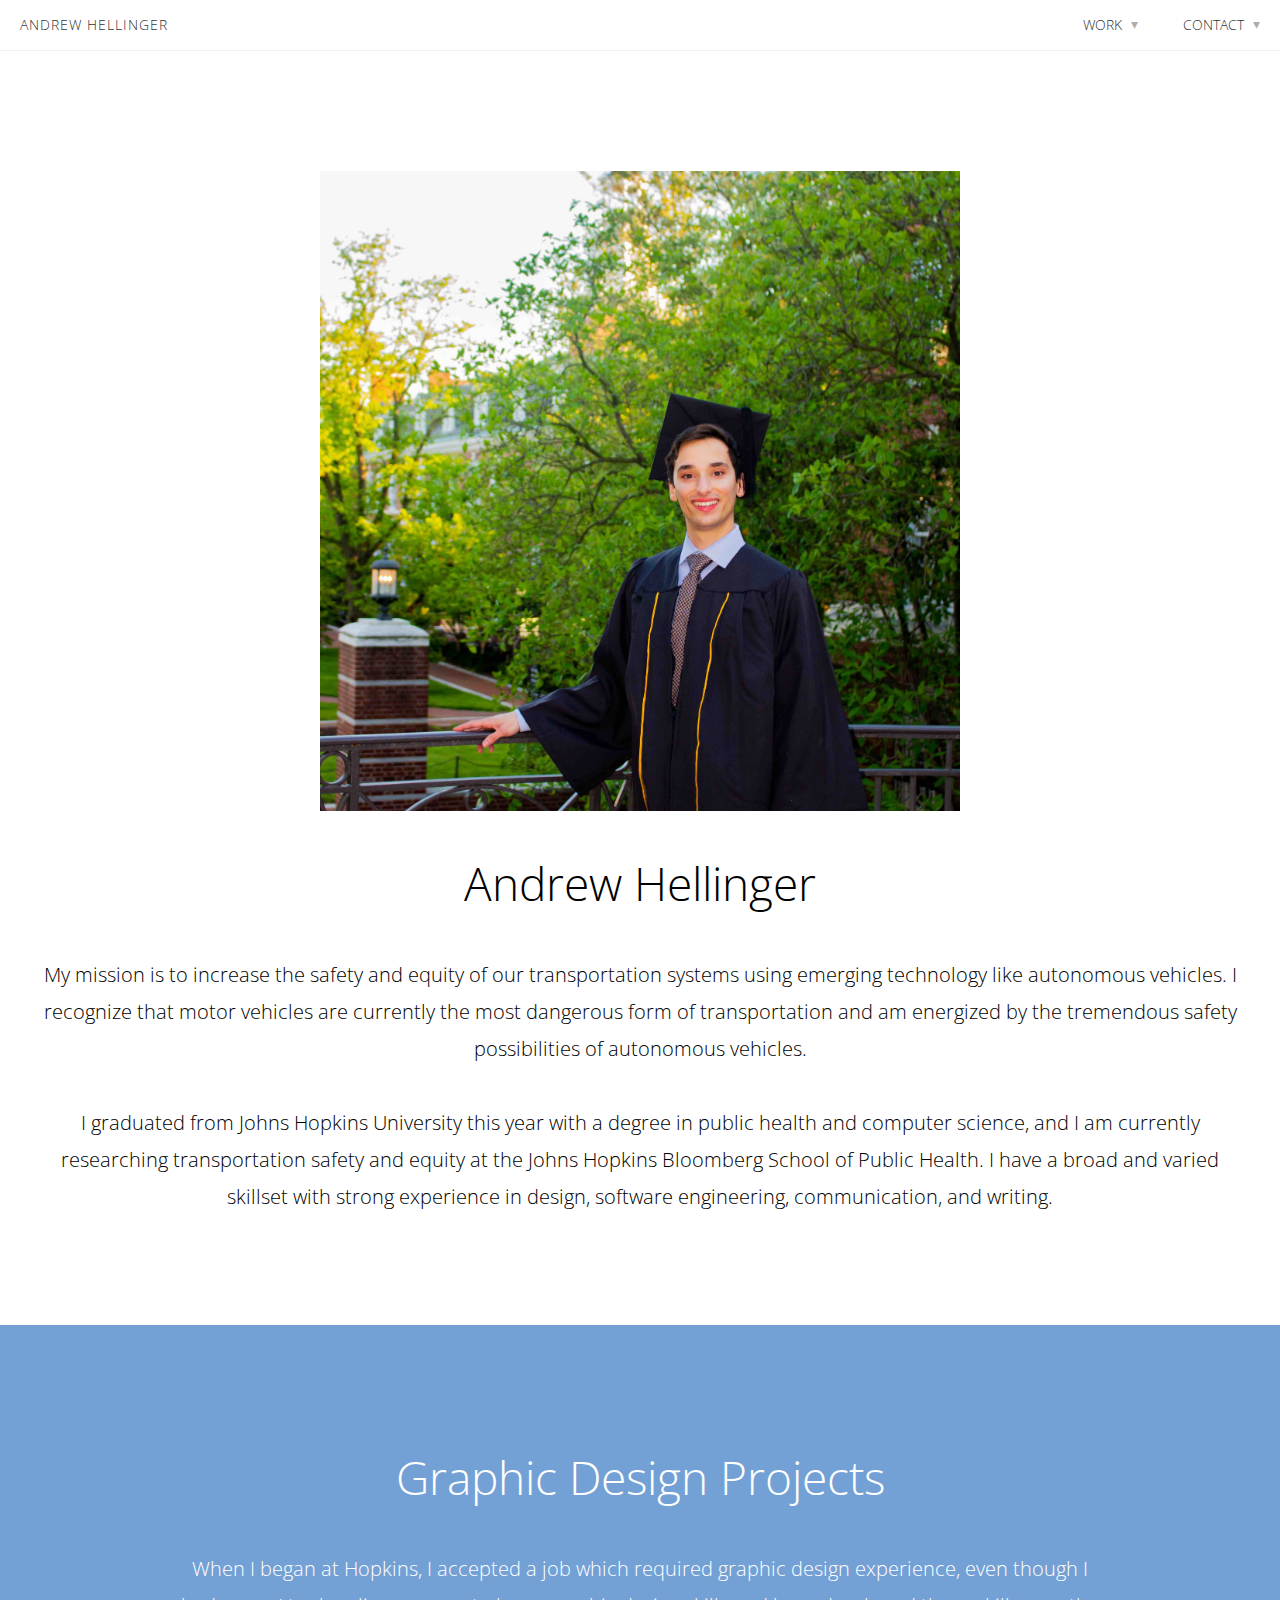
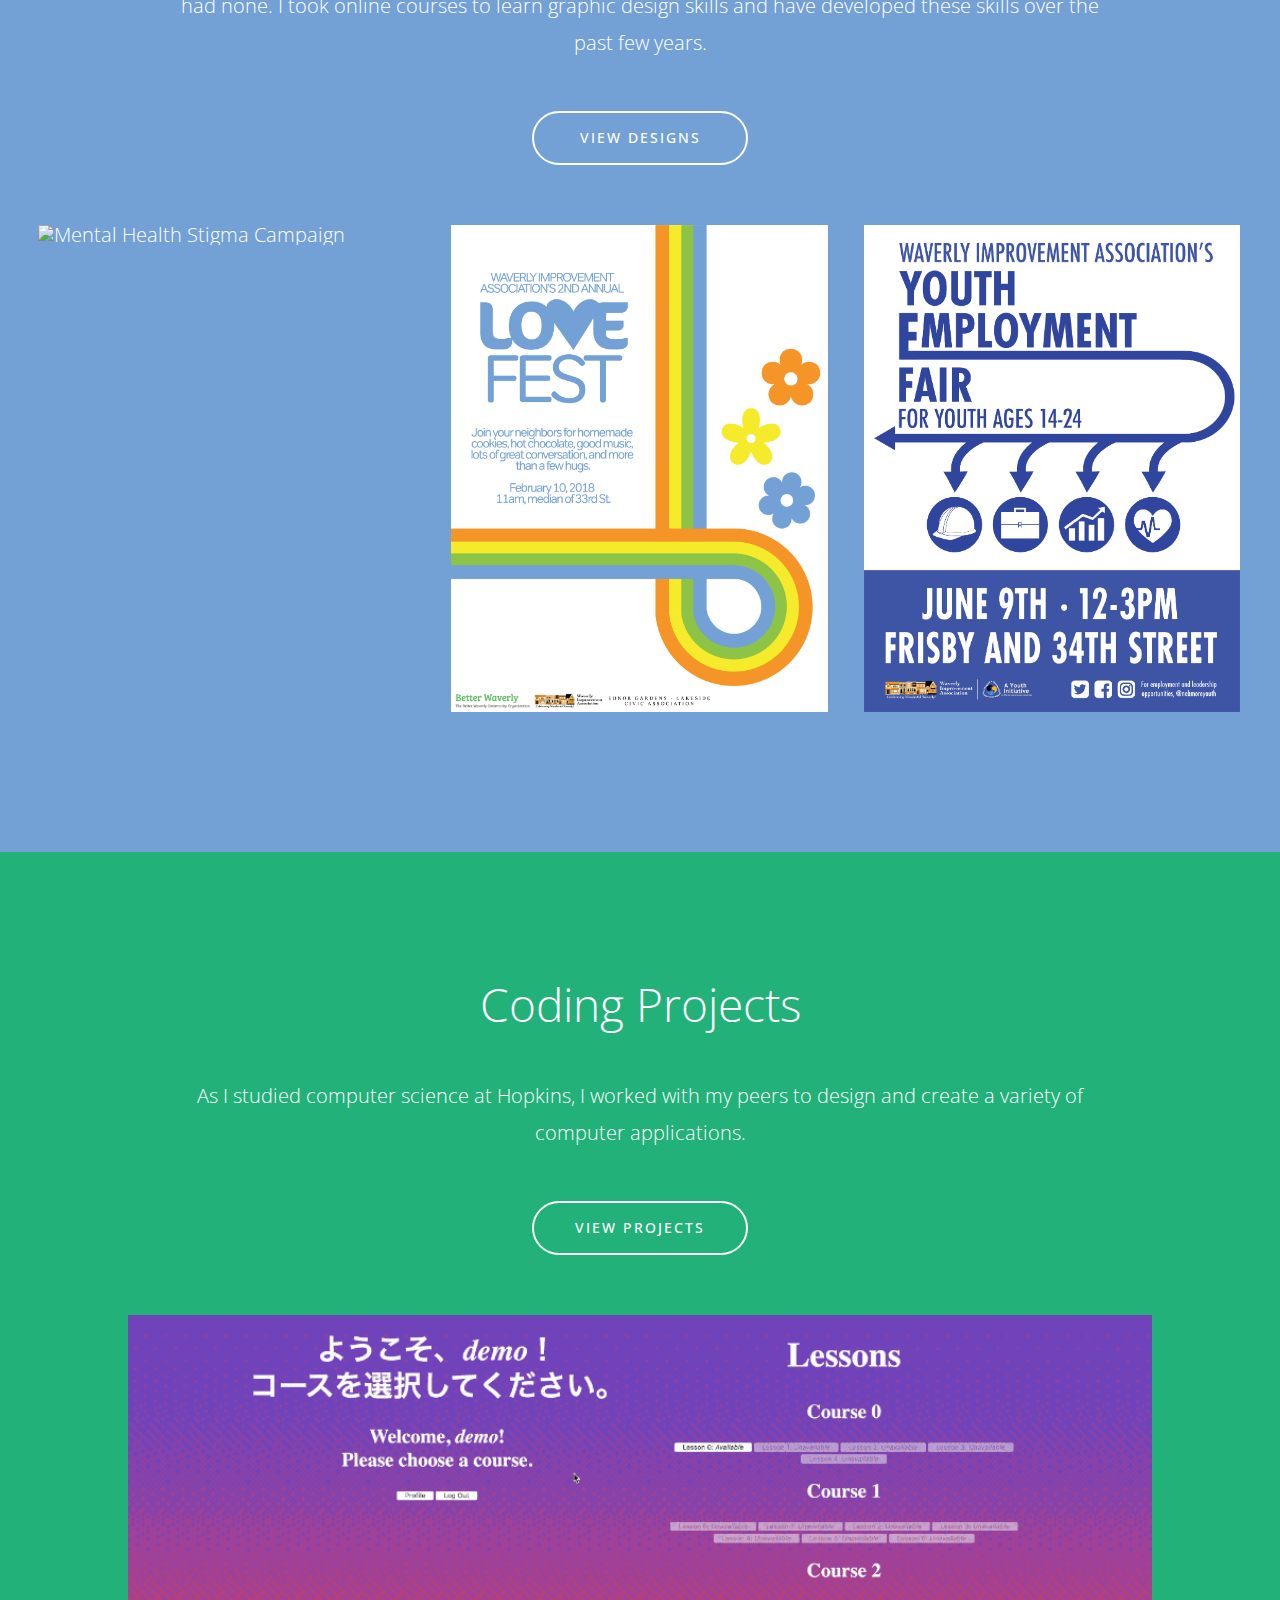
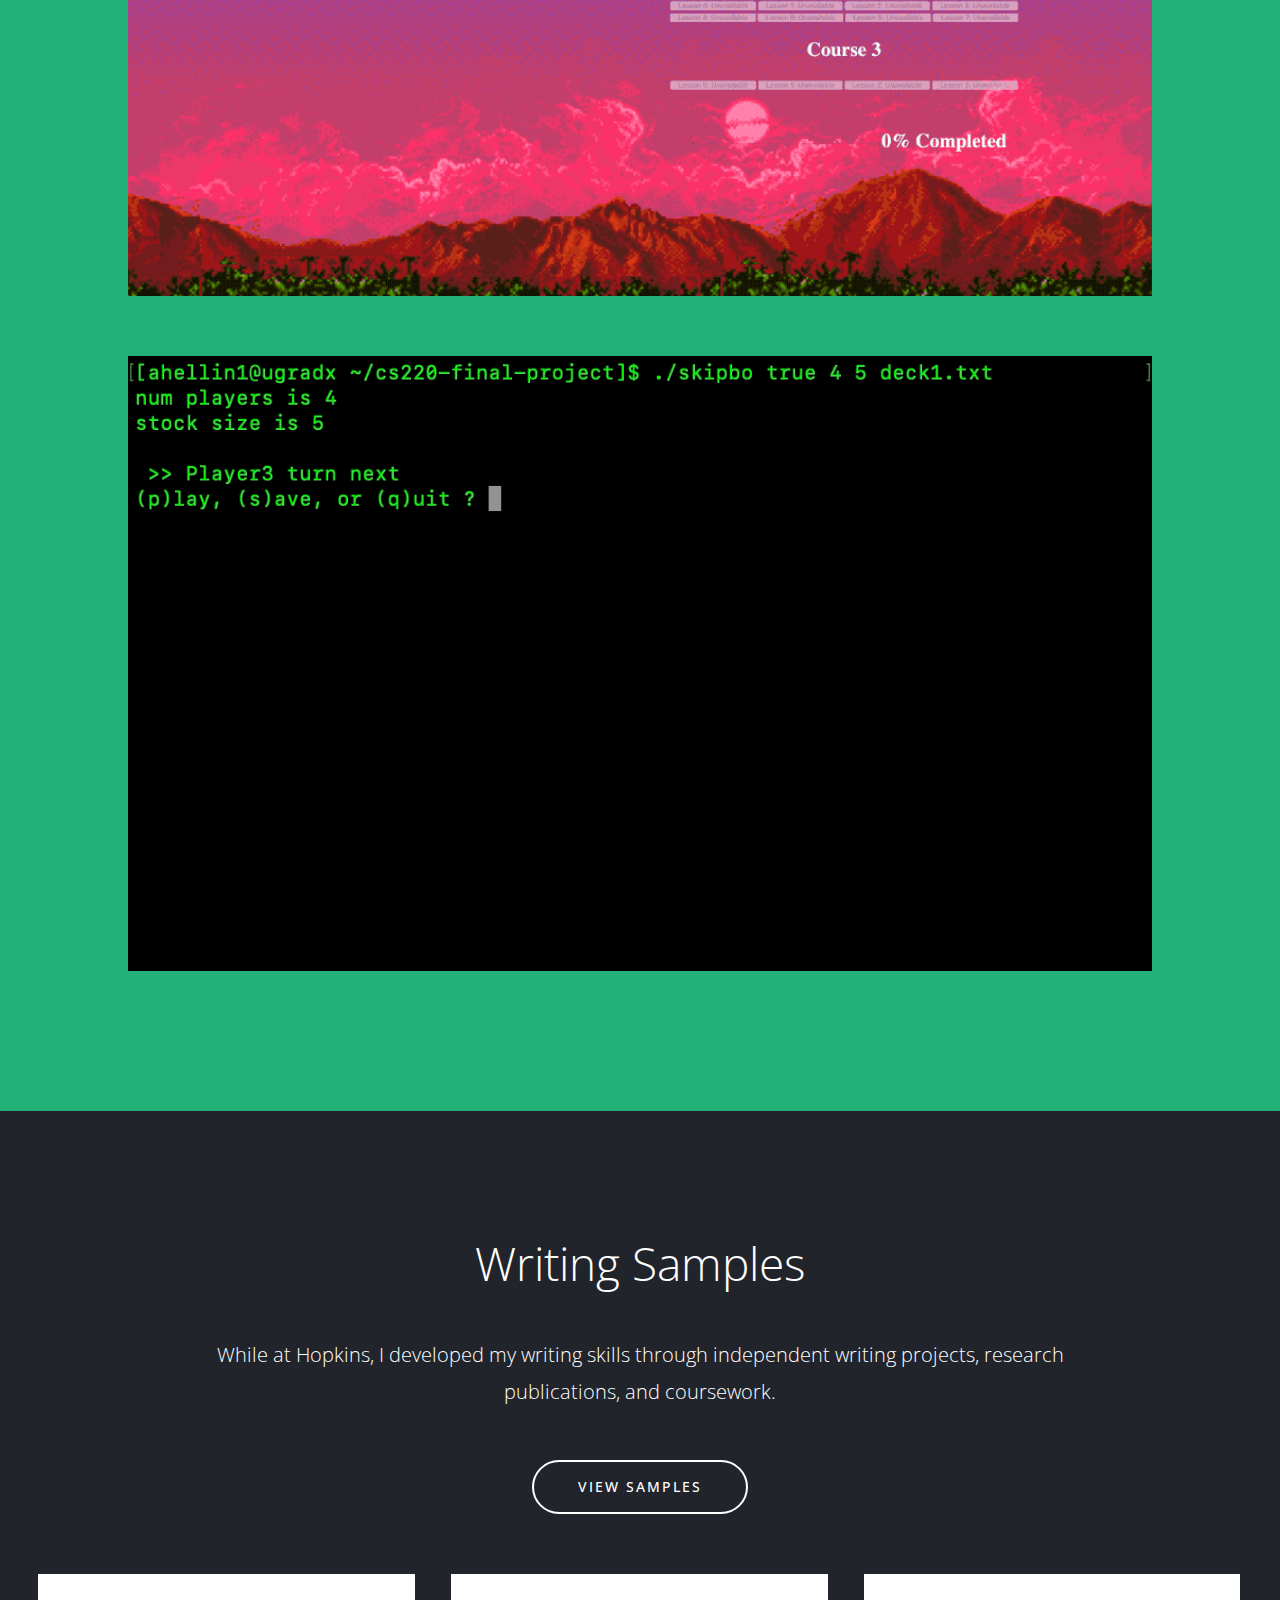
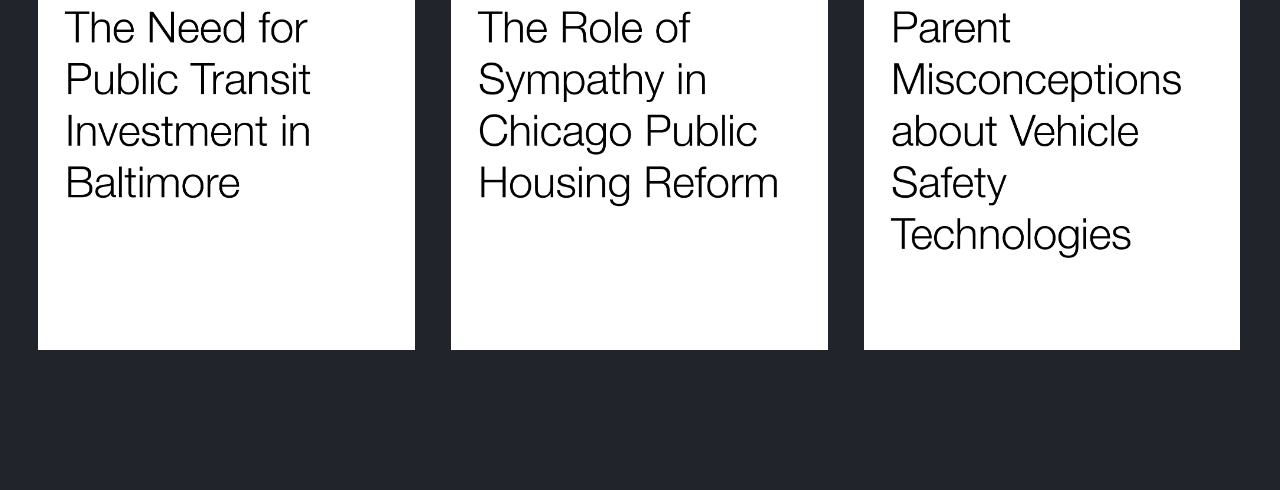
==== index.html @ 08912c5d "updated summary text and header photo" ====
<!DOCTYPE html PUBLIC "-//W3C//DTD XHTML 1.0 Transitional//EN" "http://www.w3.org/TR/xhtml1/DTD/xhtml1-transitional.dtd">
<meta name="viewport" content="width=device-width, initial-scale=1, maximum-scale=1">
<meta name="description" content="Working to improve the safety and efficiency of our highways through technology.">
<meta name="keywords" content="Andrew Hellinger, Andrew Hellinger Portfolio, Johns Hopkins, Johns Hopkins University,
    Hopkins, JHU, JHSPH, Bloomberg School of Public Health"/>
<meta property="og:site_name" content="Andrew Hellinger Portfolio"/>

<html lang="en" xmlns="http://www.w3.org/1999/xhtml">
<head>
    <meta http-equiv="Content-Type" content="text/html; charset=UTF-8">
    <title>Andrew Hellinger Portfolio</title>

    <script type="text/javascript" src="javascripts/jquery-latest.min.js"></script>
    <link href="https://fonts.googleapis.com/css?family=Open+Sans:400,600&display=swap" rel="stylesheet">
    <link href="stylesheets/reset.css" rel="stylesheet" type="text/css" />
    <link href="stylesheets/style.css" rel="stylesheet" type="text/css" />

    <link rel="apple-touch-icon" sizes="57x57" href="icon/apple-touch-icon.png">
    <link rel="apple-touch-icon" sizes="60x60" href="icon/apple-touch-icon.png">
    <link rel="apple-touch-icon" sizes="72x72" href="icon/apple-touch-icon.png">
    <link rel="apple-touch-icon" sizes="76x76" href="icon/apple-touch-icon.png">
    <link rel="apple-touch-icon" sizes="114x114" href="icon/apple-touch-icon.png">
    <link rel="apple-touch-icon" sizes="120x120" href="icon/apple-touch-icon.png">
    <link rel="apple-touch-icon" sizes="144x144" href="icon/apple-touch-icon.png">
    <link rel="apple-touch-icon" sizes="152x152" href="icon/apple-touch-icon.png">
    <link rel="apple-touch-icon" sizes="180x180" href="icon/apple-touch-icon.png">
    <link rel="icon" type="image/png" sizes="192x192"  href="icon/android-chrome-192x192.png">
    <link rel="icon" type="image/png" sizes="16x16" href="icon/favicon-16x16.png">
    <link rel="icon" type="image/png" sizes="32x32" href="icon/favicon-32x32.png">
    <link rel="icon" type="image/png" sizes="96x96" href="icon/favicon.ico">
    <link rel="manifest" href="icon/manifest.json">
    <meta name="msapplication-TileColor" content="#ffffff">
    <meta name="msapplication-TileImage" content="icon/ms-icon-144x144.png">
    <meta name="theme-color" content="#ffffff">


</head>

<body>


<div class="header">
    <div class="header-inside">
        <h1><a href="index.html">Andrew Hellinger</a></h1>

        <div class="navigation">
            <img class="mobile-nav" src="images/nav.png" width="22px" height="15px" alt="Navigation Bar">
            <ul>
                <li>
                    Work <span class="triangle">&#9662</span>
                    <ul>
                        <a href="design.html"><li>Designs</li></a>
                        <a href="coding.html"><li>Code</li></a>
                        <a href="writing.html"><li>Writing</li></a>
                    </ul>
                </li>
                <li>
                    Contact <span class="triangle">&#9662</span>
                    <ul>
                        <li><a href="mailto:hellinger04@gmail.com">Email</a></li>
                        <li><a href="https://www.linkedin.com/in/hellinger04" target="_blank">Linkedin</a></li>
                        <li><a href="https://twitter.com/andrewhellinger" target="_blank">Twitter</a></li>
                    </ul>
                </li>



            </ul>
        </div>
        <div style="clear: both;"></div>

        <div class="mobile-nav-dropdown">
            <span>Work</span>
            <a href="design.html">Designs</a>
            <a href="coding.html">Code</a>
            <a href="writing.html">Writing</a>

            <span>Contact</span>
            <a href="mailto:hellinger04@gmail.com">Email</a>
            <a href="https://www.linkedin.com/in/hellinger04">Linkedin</a>
            <a href="https://twitter.com/andrewhellinger">Twitter</a>

        </div>
        <div style="clear: both;"></div>

    </div>
</div>


<div id="wrapper">

    <div class="main-section intro">
        <div class="main-content">
            <img src="images/andrew.jpg" class="small-project" alt="Andrew Hellinger Portrait">
            <h2>Andrew Hellinger</h2>
            <h3>My mission is to increase the safety and equity of our
                transportation systems using emerging technology like autonomous
                vehicles. I recognize that motor vehicles are currently the most
                dangerous form of transportation and am energized by the
                tremendous safety possibilities of autonomous vehicles.
                <br><br>
                I graduated from Johns Hopkins University this year with a
                degree in public health and computer science, and I am currently
                researching transportation safety and equity at the Johns
                Hopkins Bloomberg School of Public Health. I have a broad and
                varied skillset with strong experience in design, software
                engineering, communication, and writing.
            </h3>
        </div>
    </div>


    <div class="intro">
        <div class="main-content">
        </div>
    </div>


    <div class="main-section blue">
        <h2>Graphic Design Projects</h2>
        <h3>When I began at Hopkins, I accepted a job which required graphic design experience, even though I had none.
            I took online courses to learn graphic design skills and have developed these skills over the past few years.
        </h3>
        <a href="design.html" class="cta">view designs</a>

        <div class="main-section-project">
            <img src="images/apttcampaign1.png" alt="Mental Health Stigma Campaign">
            <img class="center-main-section" src="images/lovefest.png" alt="Love Fest Event Flyer">
            <img src="images/youthemploymentfair.png" alt="Youth Employment Fair Flyer">
            <div style="clear: both;"></div>
        </div>
    </div>

    <div style="clear: both;"></div>


    <div class="main-section lightgreen">
        <h2>Coding Projects</h2>
        <h3>As I studied computer science at Hopkins, I worked with my peers to design and create a variety of computer
            applications.</h3>
        <a href="coding.html" class="cta">view projects</a>

        <div class="coding-project">
            <img src="images/monadicdemonstration.gif" alt="Monadic Demonstration">
            <img src="images/skipbodemonstration.gif" alt="Skip Bo Demonstration" class="img-bottom">
        </div>
    </div>

    <div style="clear: both;"></div>


    <div class="main-section black">
        <h2>Writing Samples</h2>
        <h3>While at Hopkins, I developed my writing skills through independent writing projects,
            research publications, and coursework.</h3>
        <a href="writing.html" class="cta">view samples</a>

        <div class="main-section-project">
            <img src="images/writing1.png" alt="The Need for Public Transit Investment in Baltimore">
            <img class="center-main-section" src="images/writing2.png" alt="The Role of Sympathy in Chicago Public Housing Reform">
            <img src="images/writing3.png" alt="Parent Misconceptions about Vehicle Safety Technologies">
            <div style="clear: both;"></div>
        </div>
    </div>

    <div style="clear: both;"></div>


</div>

<script type="text/javascript" src="javascripts/all.js"></script>
</body>
</html>
---- stylesheets/style.css ----
html * {-webkit-font-smoothing: antialiased; -moz-osx-font-smoothing: grayscale;}

html, body {background-color: #fff; font-family: 'Open Sans', sans-serif; font-weight: 300; color: #fff;
    font-size: 20px;}
input::-moz-focus-inner {border: 0;}
strong {font-weight: bold;}

h1 {font-size: 18px; font-weight: 300; color: #333333;font-family: 'Open Sans', sans-serif; }
h2 {font-size: 46px; font-weight: 300; line-height: 65px; margin: 0 auto; padding-bottom: 40px; padding-top: 40px;
    text-align: center;}
h3 {font-size: 20px;line-height: 37px;  font-weight: 300; margin: 0 auto; text-align: center}
h4 {font-size: 18px; color: #000;line-height: 28px; font-family: 'Open Sans', sans-serif; text-align: center;
    margin-bottom: 40px;}
p {line-height: 31px;}

h1 a {text-decoration: none; color: #333}
h1 a:hover {color: #aaa}
a {-webkit-transition: ease-out .2s; -moz-transition: ease-out .2s; -o-transition: ease-out .2s;
    transition: ease-out .2s; text-align: center; color: #b2b2b2; font-size: 14px; text-transform: uppercase;
    font-family: 'Open Sans', sans-serif; text-decoration: none;}

.header {border-bottom: 1px solid #EFEFEF}
.header-inside {margin: 0 auto; max-width: 1440px}
.header h1 {float: left; padding: 18px 20px; font-weight: 300; text-transform: uppercase; font-size: 16px;
    letter-spacing: 1px; }
.navigation {float: right; color: #333;font-size: 18px;}
.navigation a {text-decoration: none; text-align: left;}
.mobile-nav {display: none}
.mobile-nav-dropdown {display: none}

ul {text-align: left; display: inline; margin: 0; list-style: none; font-family: 'Open Sans', sans-serif;}
ul a {color: #333}

ul li {display: inline-block; position: relative; padding: 18px 20px; background: #fff; cursor: pointer; font-size: 14px;
    text-transform: uppercase;}
ul li:hover {color: #aaa;}
ul li:hover ul {display: block; opacity: 1; visibility: visible;}

ul li ul {padding: 0; position: absolute; left: 0; width: 200px; box-shadow: none; display: none; opacity: 0;
    visibility: hidden}
ul li ul li {background: #FBFBFB; display: block; color: #333; top: 18px; padding: 20px 0 18px 25px; line-height:20px;}
ul li ul li:hover {background-color: #E9E9E9}

/* define background colors */
.white {color: #fff;}
.lightgray { background-color: #bcbec0}
.gray { background-color: #868686}
.black { background-color: #21242B}
.black-text { color: #000000}
.brown { background-color: #26211d}
.red {background-color:#c74937}
.darkred {background-color: #933e2d}
.orange {background-color: #e26425}
.yellow {background-color: #e8a324}
.lightgreen {background-color:#21B179}
.green {background-color: #b6a77b}
.darkgreen {background-color:#005561}
.apttblue {background-color: #83d2eb}
.blue {background-color: #74a1d5}
.darkblue {background-color: #3f55a5}
.bloombergblue {background-color: #243768}

/* define appearance of main sections on index */
.main-section {padding-top: 120px;}
.main-section a {color: #fff;  max-width: 200px;margin: 0 auto; font-weight: 500; text-decoration: none; text-align: center; text-transform: uppercase;
    font-size: 14px;font-family: 'Open Sans', sans-serif;letter-spacing: 2px;-webkit-border-radius: 300px;-moz-border-radius: 300px;border-radius: 300px; padding: 18px 6px 18px 6px;
    border: 2px solid #FFFFFF;   -moz-box-shadow: 0px; -webkit-box-shadow: 0px;box-shadow:0px; opacity: 1 }
.main-section a:hover {background-color: #FFFFFF; color: #000 }
.main-content {max-width:1440px; margin:0 auto;}
.main-section h2 {max-width: 750px; padding-top: 0; padding-bottom: 40px; color: #fff }
.main-section h3 {max-width: 920px; margin-bottom: 50px; color: #fff}
.main-section-project {padding-top: 60px;padding-bottom: 140px; margin-left: 3%; margin-right: 3%;}
.main-section-project img {float: left; width: 31.3%;}
.center-main-section {margin-left: 3%; margin-right: 3%}

.coding-project {padding-top: 60px;padding-bottom: 140px;}
.coding-project img {display: block; width: 80%; margin-left: auto; margin-right: auto;}
.img-bottom {margin-top: 60px}

.info-writing-header {margin: 40px 20px; text-align: left;}
.info-writing {margin-bottom: 0px;margin-left: 20px;margin-right: 20px;text-align: left;}
.info-writing-black {margin-bottom: 0px;margin-left: 20px;margin-right: 20px;text-align: left;}
.info-writing a {color: #FFFFFF;  max-width: 200px; margin: 40px auto 0px; font-weight: 500; text-decoration: none;
    text-align: center; text-transform: uppercase; font-size: 14px; font-family: 'Open Sans', sans-serif;
    letter-spacing: 2px; -webkit-border-radius: 300px; -moz-border-radius: 300px; border-radius: 300px;
    padding: 18px 6px 18px 6px; border: 2px solid #FFFFFF; -moz-box-shadow: 0px; -webkit-box-shadow: 0px;
    box-shadow:0px; opacity: 1}
.info-writing-black a {color: #000000;  max-width: 200px; margin: 40px auto 0px; font-weight: 500;
    text-decoration: none; text-align: center; text-transform: uppercase; font-size: 14px;
    font-family: 'Open Sans', sans-serif; letter-spacing: 2px; -webkit-border-radius: 300px; -moz-border-radius: 300px;
    border-radius: 300px; padding: 18px 6px 18px 6px; border: 2px solid #000000; -moz-box-shadow: 0px;
    -webkit-box-shadow: 0px;box-shadow:0px; opacity: 1 }
.info-writing a:hover {background-color: #FFFFFF; color: #000 }
.info-writing-black a:hover {background-color: #000000; color: #FFFFFF }

.cta {text-align: center; display: block;opacity: 0.7;}
.cta-black {text-align: center; display: block;opacity: 0.7; color: #000000}

.intro {padding-bottom: 30px; color: #FFF;}
.intro h2 {padding-top: 40px; max-width: 600px; color: #000;}
.intro h3 {max-width: 1200px; margin-bottom: 50px; color: #000}

.section {width: 100%;  padding-bottom: 100px;padding-top: 50px;}
.section h1 {font-size: 24px;font-weight: 600;text-align: left;text-transform: uppercase;opacity: .9}
.section h2 { font-size: 20px;margin-bottom: 8px;margin-top: 12px;line-height: 24px; opacity: .9;padding: 0;
    text-align: left;}
.section a {text-align: center; font-size:14px;}
.section a:hover {opacity: .8}
.info {margin-bottom: 40px;margin-left: 60px;margin-right: auto;text-align: left;}
.main-image {margin: 0 auto; width: auto;}
.main-image-l {margin: 0 auto; width: 600px;}

.header-design {color:#000; text-align: center;font-weight: 300; background-color: #fff }
.header-design h1 {font-size: 30px; color: #fff}
.header-design h2 {padding:0;}
.header-design h3 {padding-top: 25px; font-size: 26px}
.header-design { padding: 75px 0;  }
.header-design a {color: #067683}

#projects {max-width:1440px; margin:0 auto}
.large-project {display: block;width: 100%;margin-left: auto; margin-right: auto; max-width: 1400px;}
.small-project {display: block;width: 50%;margin-left: auto; margin-right: auto; max-width: 1400px;}
.project-section {margin: 70px auto; max-width: 1400px;}
.project-section-gray {background-color: #a8a8a8; padding-bottom: 60px; padding-top: 60px;}
.project-section h3 {font-size: 16px; color: #000; font-family: 'Open Sans', sans-serif; text-align: center;
    text-transform: uppercase; letter-spacing: 2px;}
.project-section p {font-size: 16px; color: #000; float: right; width: 80%; line-height: 34px;}
.project-title {margin-bottom: 40px}
.project-section img {margin-bottom: 80px}

.header-writing {color:#000; text-align: center;font-weight: 300; background-color: #fff }
.header-writing h1 {font-size: 30px; color: #fff}
.header-writing h2 {padding:0;}
.header-writing h3 {padding-top: 25px; font-size: 26px}
.header-writing {padding: 75px 0;}
.header-writing a {color: #067683}

.triangle {font-size: 14px; padding-left: 5px; position: relative; opacity: 0.4; top: -1px;}

/* define appearance of project footer */
#next-project {margin-left: 60px; margin-right: 60px; margin-top: 100px; padding-bottom: 140px; text-align: center;
    font-family: 'Open Sans', sans-serif;}
#next-project h4 { margin-bottom: 30px; text-align: center; font-size: 16px;text-transform: uppercase;}
#next-project a {text-decoration: none; color: #333; line-height: 55px;}
#next-project a:hover {color: #aaa}
.active2 {color: #aaa !important;}

@media (max-width: 1400px) {
    .large-project {width: 90%}

    .project-section h3 {
        float: none;
        width: 80%;
        text-align: left;
        margin-bottom: 20px;
    }

    .project-section p {
        float: none;
        width: 80%;
        line-height: 34px;
        text-align: left;
        margin: 0 auto;
    }
}

@media (max-width: 700px) {
    h2 {font-size: 30px; line-height: 45px; padding-top: 20px; padding-bottom: 20px}
    h3 {font-size: 16px; line-height: 28px}
    .header-writing h3 {padding-top: 20px; font-size: 20px}

    .header-design {padding-left: 20px; padding-right: 20px; }
    .header-design h1 {font-size: 23px; line-height: 30px}
    .header-design h2 {font-size: 30px;line-height: 23px;margin-top: 13px;}
    .header-design h3 {font-size: 20px; padding-top: 20px; padding-bottom: 20px;}
    .info {   margin-left: 60px;margin-right: 60px;}
    .main-image {margin: 0 auto; width: 100%;}
    .main-image-l {margin: 0 auto; width: 100%;}
    .section h1 {font-size: 20px; font-weight: 500;text-align: left;text-transform: uppercase; }
    .section h2 { font-size: 15px;margin-bottom: 8px;margin-top: 12px;line-height: 24px; padding: 0;
        text-align: left;}
}

@media (max-width: 1000px) {
    .navigation ul {display: none}
    .navigation {margin-right: 20px; margin-top: 17px}
    .header {width: 100%;}
    .header h1 {margin-left: 20px}
    .mobile-nav {display: block}
    body {font-size: 16px}
    .main-section {padding-left: 20px; padding-right: 20px; padding-top: 60px}
    .coding-project img {width: 95%}

    .mobile-nav-dropdown {width: 100%; background-color: #fff;  border-top: 1px solid #e4e4e4;     position: absolute; }
    .mobile-nav-dropdown a {   float: left;width: 100%; margin-left: 20px; padding-bottom: 25px; text-decoration: none; color: #aaa}
    .mobile-nav-dropdown span {    margin-top: 25px; float: left;width: 100%; margin-left: 20px; padding-bottom: 25px; text-decoration: none; color: #333; font-weight: 500}

    .large-project {width: 90%}

    .coding h2 {max-width: 960px; padding-top: 50px}
    .designs h2 {max-width: 750px; padding-top: 50px; padding-bottom: 20px; color: #fff }
    .writing h2 {max-width: 750px; padding-top: 60px; padding-bottom: 20px; color: #fff }
}

@media only screen and (min-width:1000px) {
    .mobile-nav-dropdown {
        display: none !important
    }
}
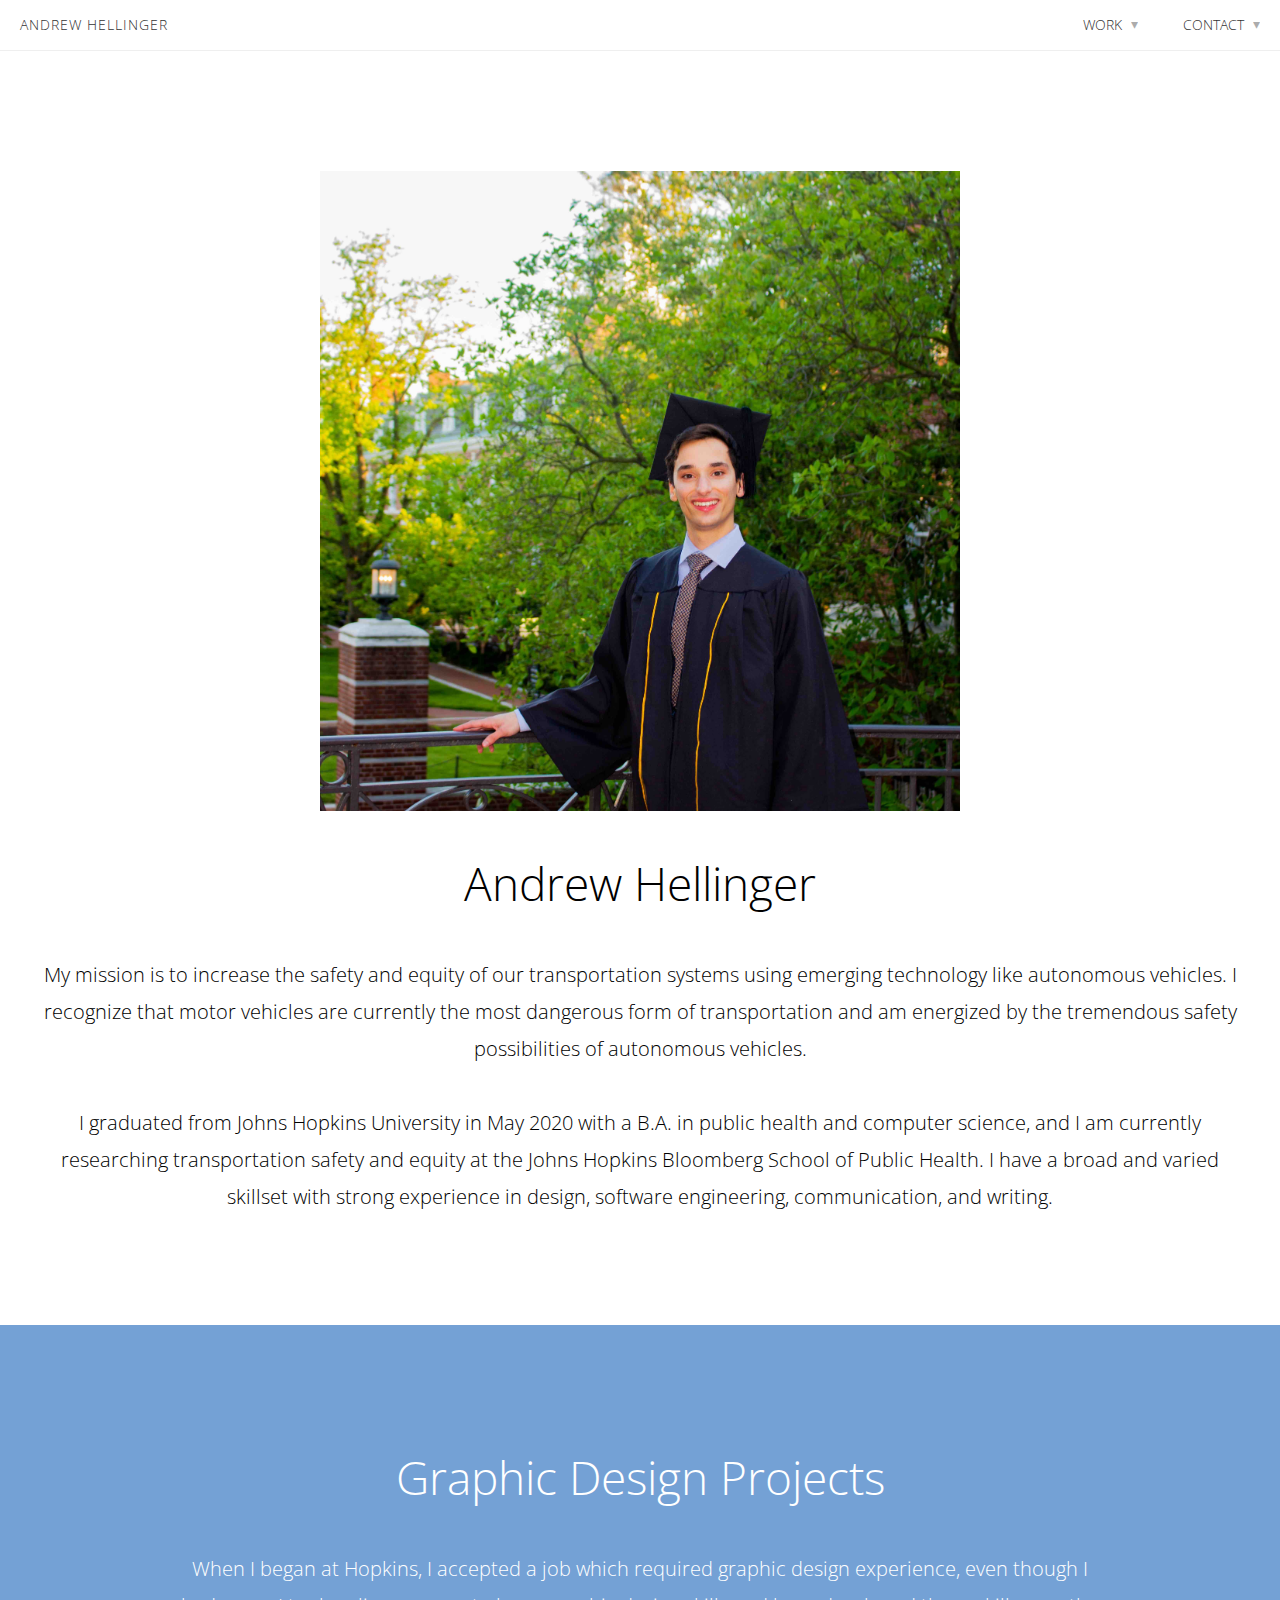
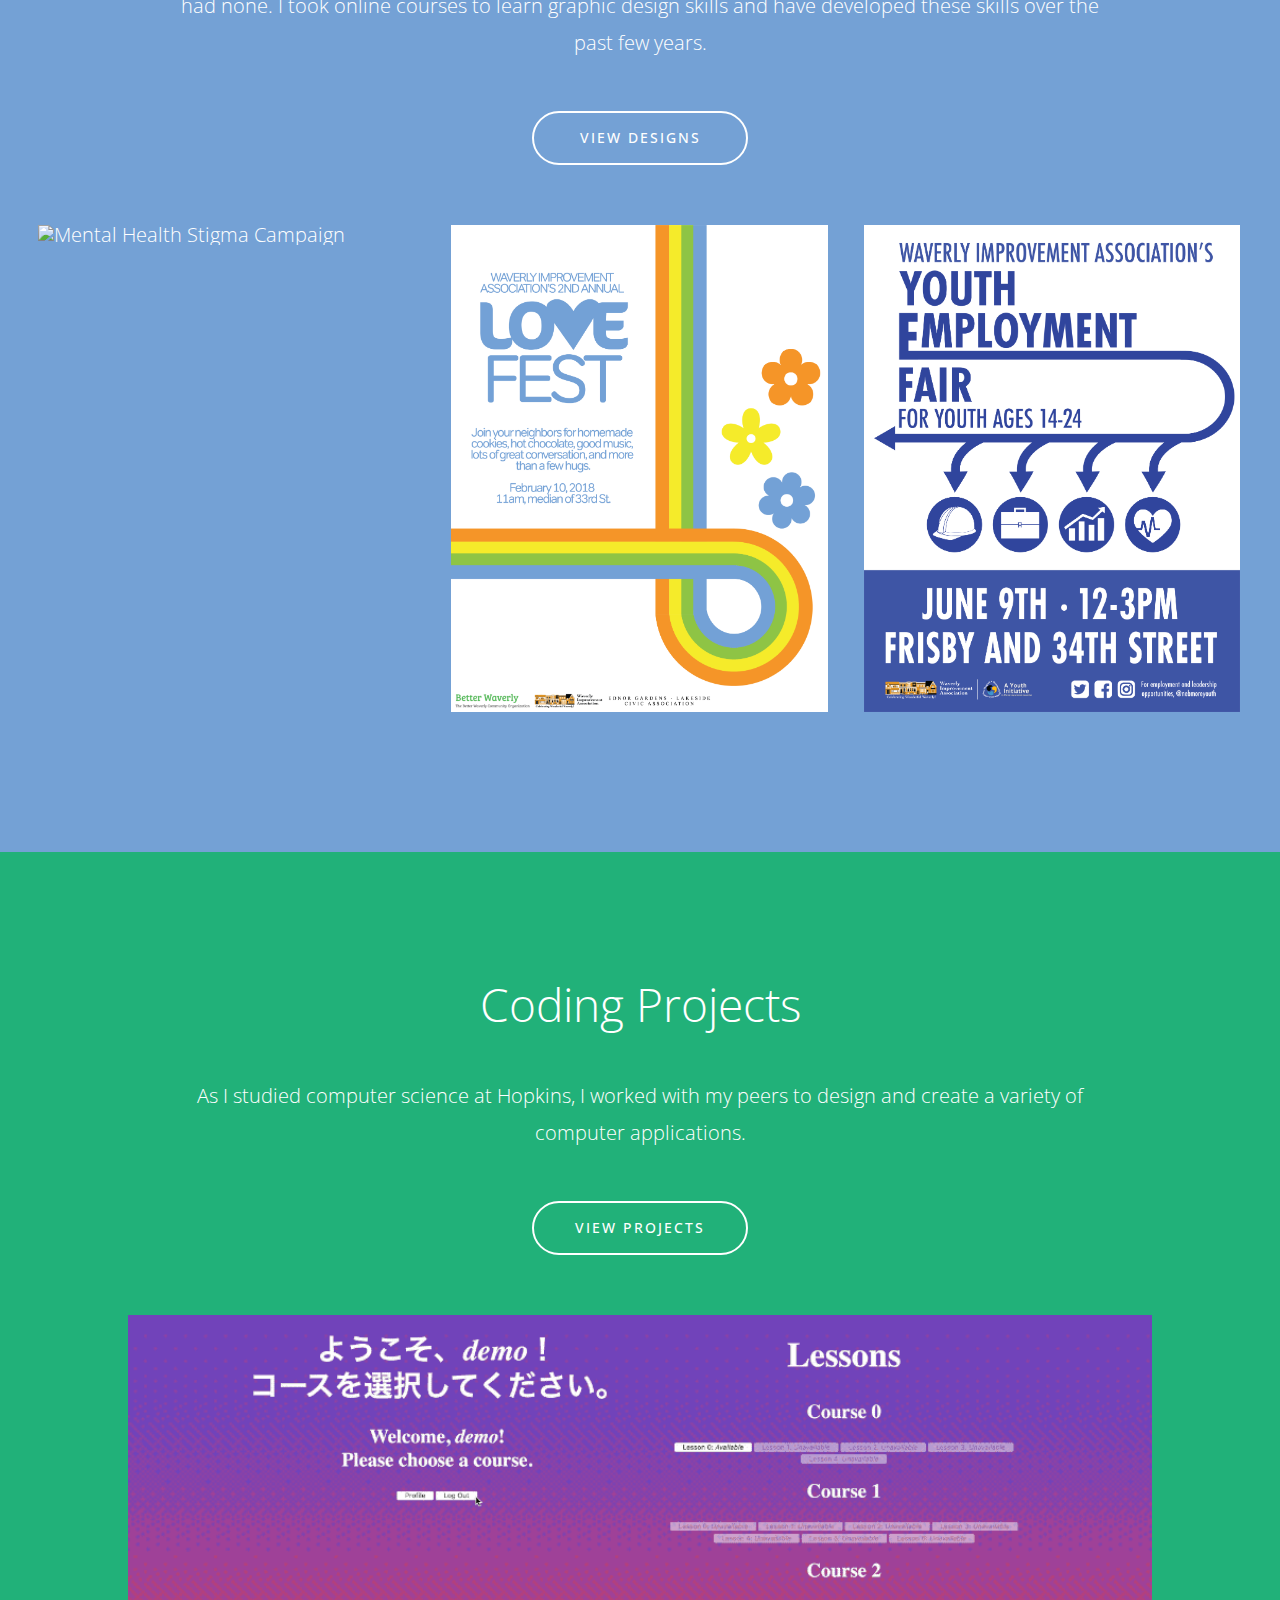
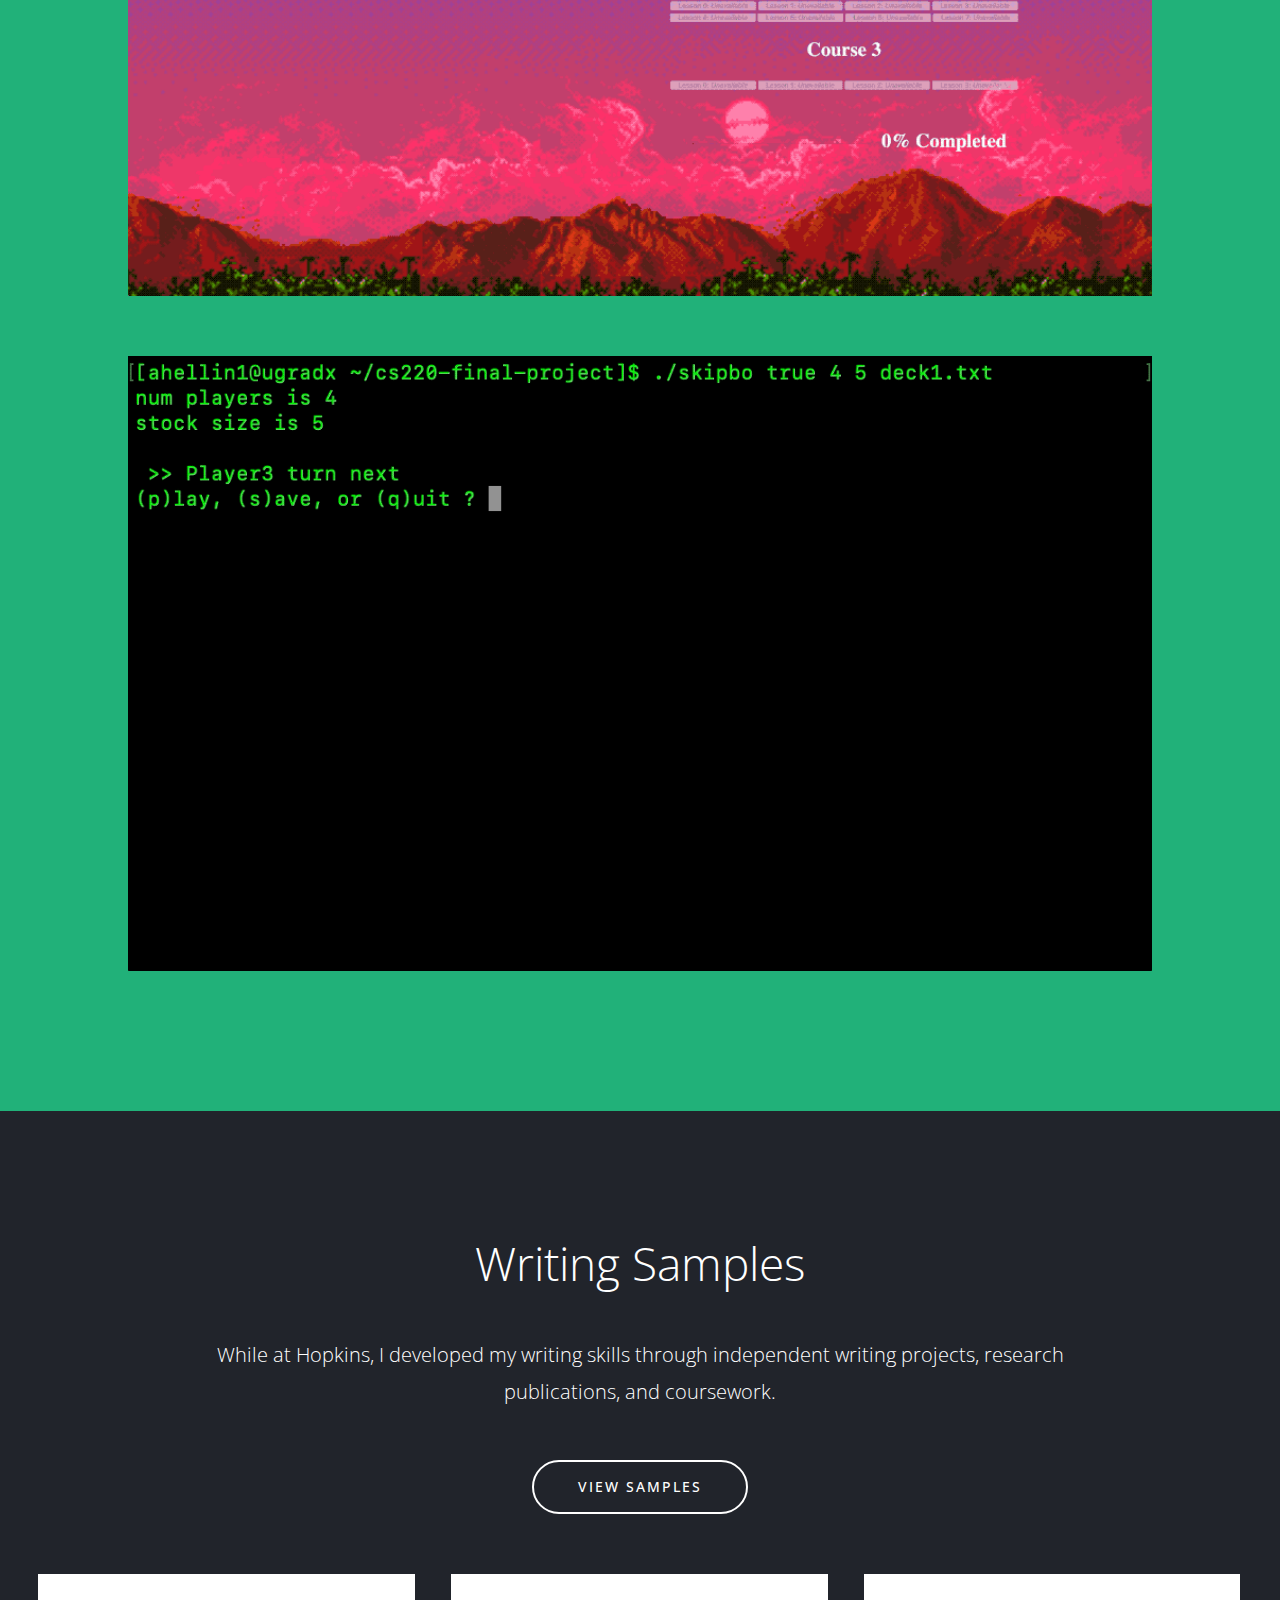
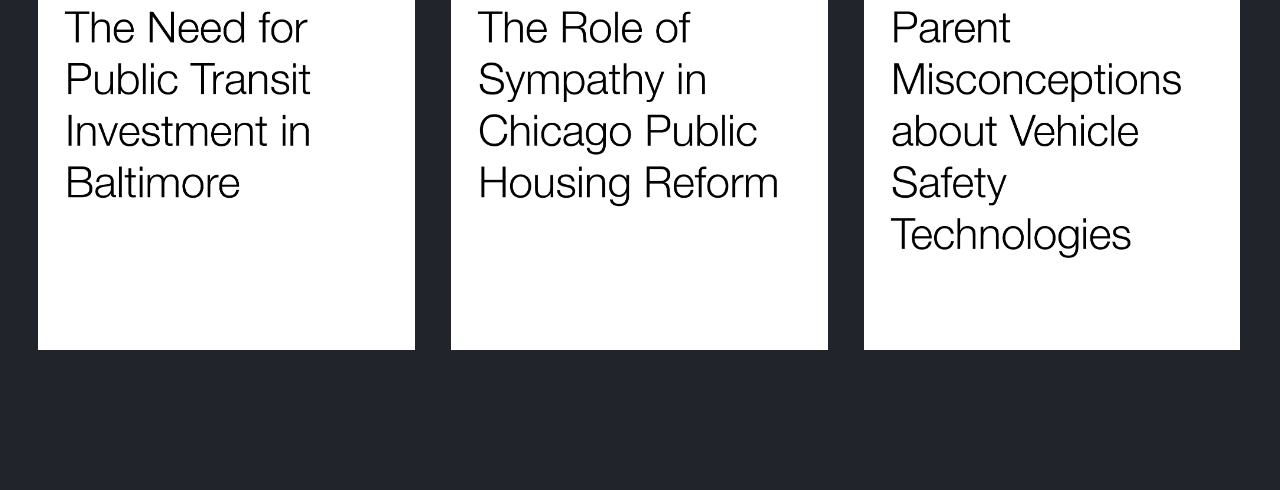
==== commit f0ab323e: "Update index.html" ====
--- a/index.html
+++ b/index.html
@@ -99,8 +99,8 @@
                 dangerous form of transportation and am energized by the
                 tremendous safety possibilities of autonomous vehicles.
                 <br><br>
-                I graduated from Johns Hopkins University this year with a
-                degree in public health and computer science, and I am currently
+                I graduated from Johns Hopkins University in May 2020 with a
+                B.A. in public health and computer science, and I am currently
                 researching transportation safety and equity at the Johns
                 Hopkins Bloomberg School of Public Health. I have a broad and
                 varied skillset with strong experience in design, software
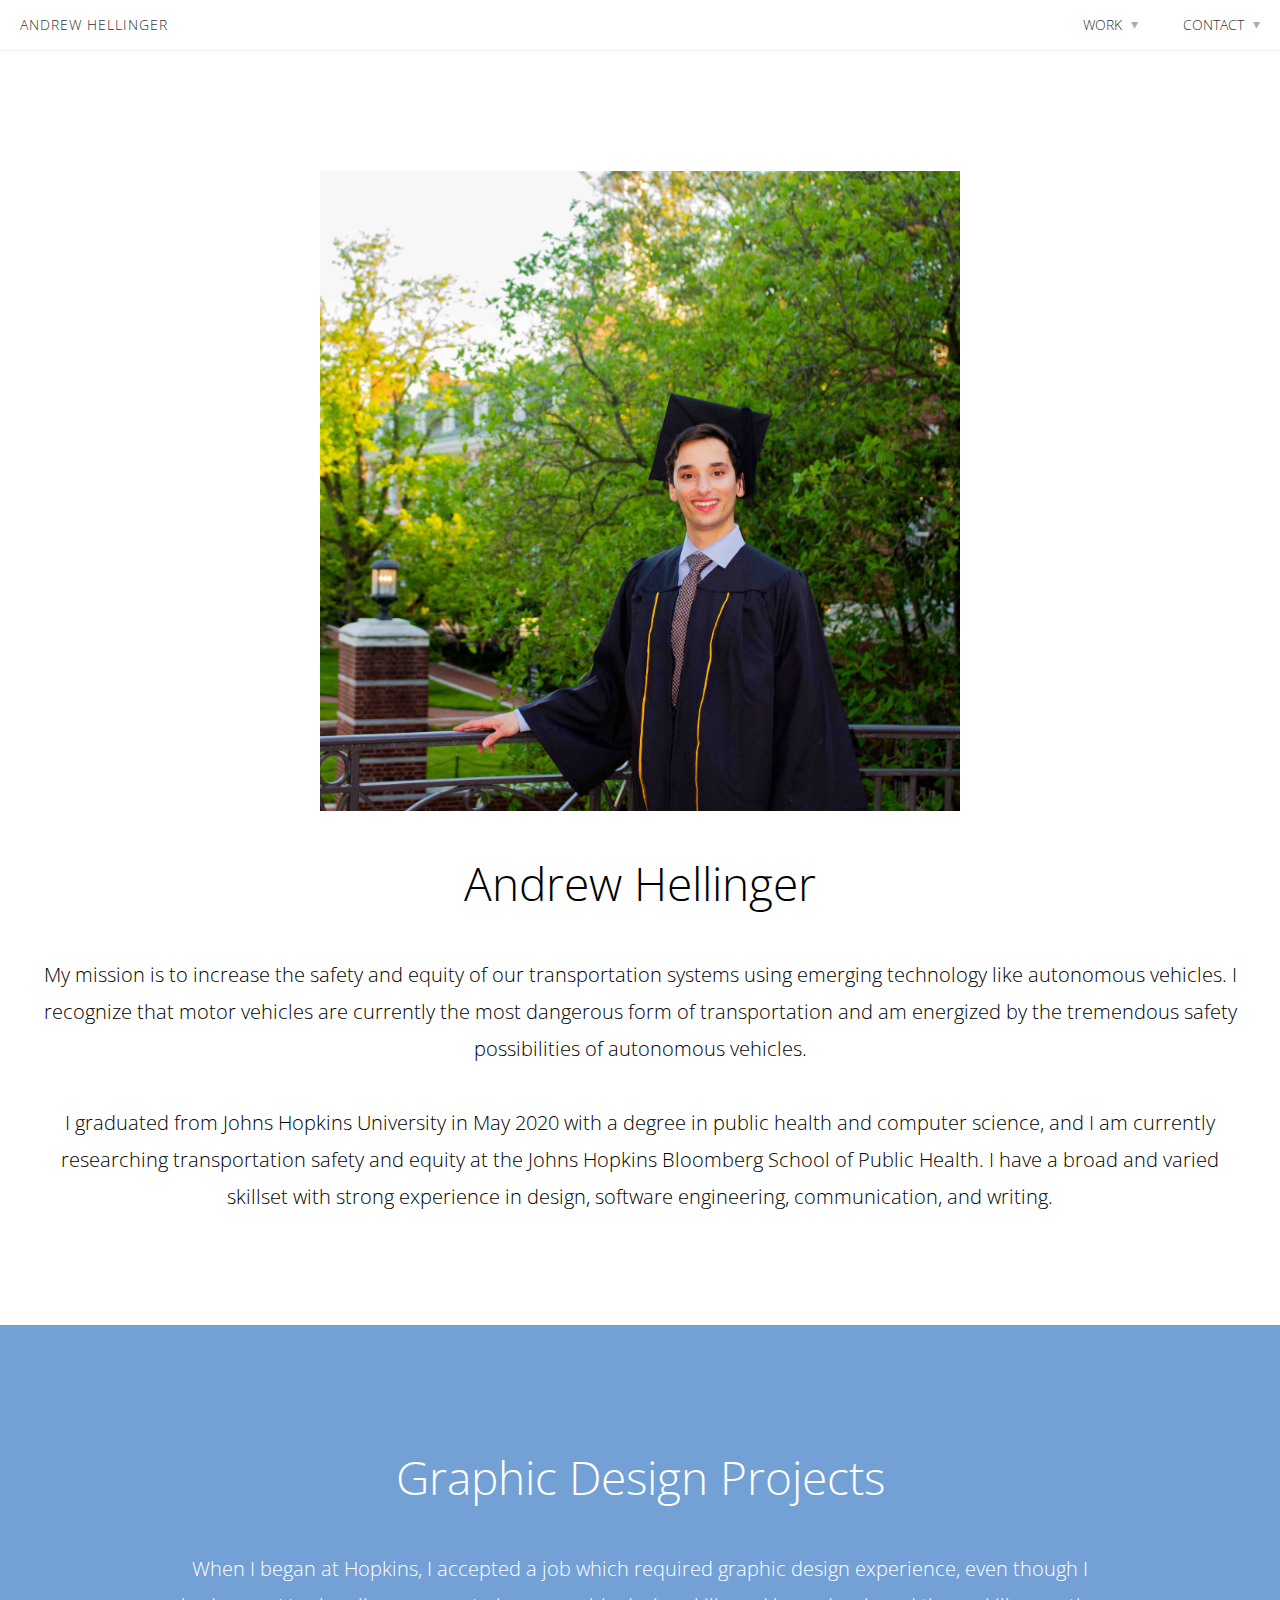
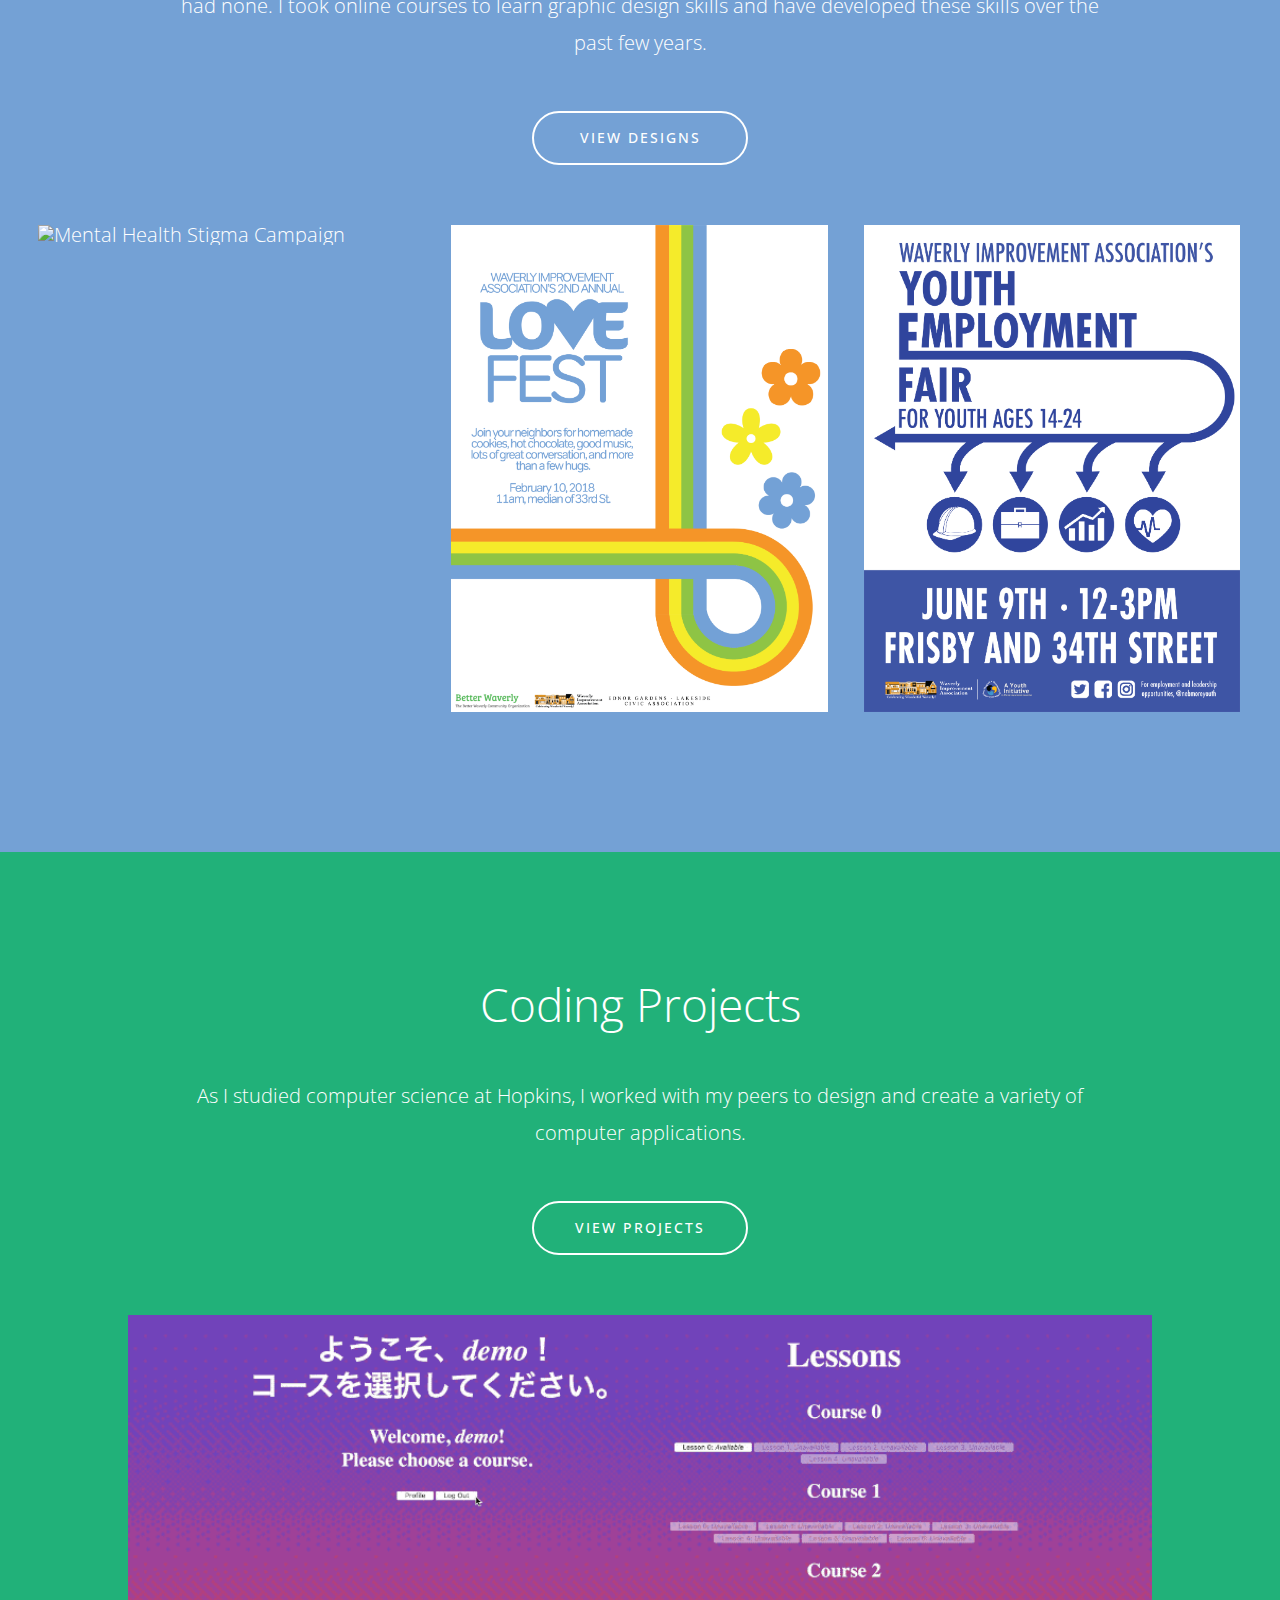
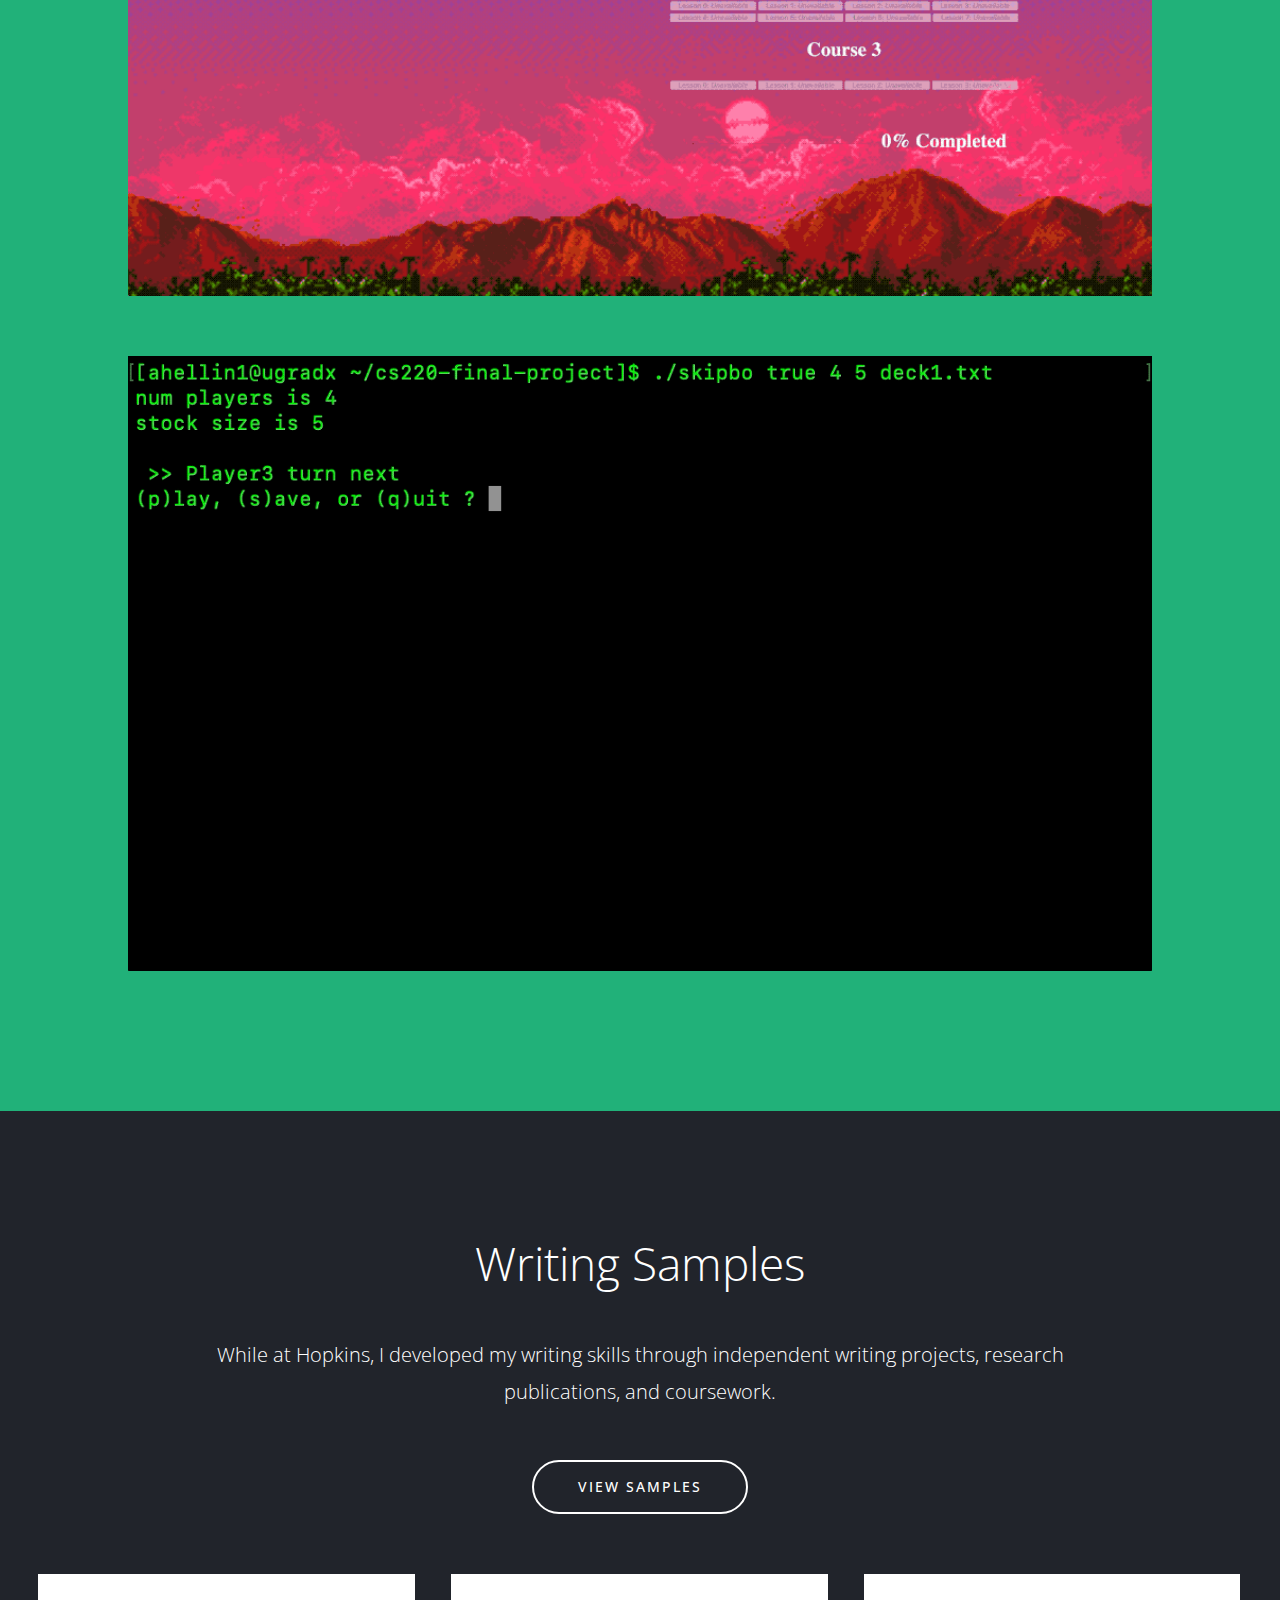
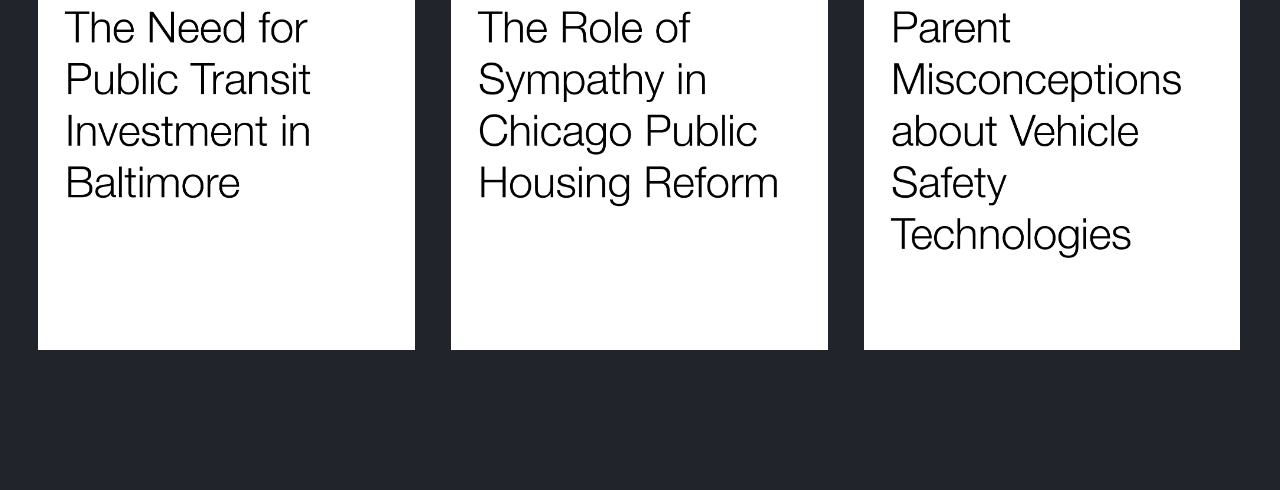
==== commit 139bd4f6: "Update index.html" ====
--- a/index.html
+++ b/index.html
@@ -100,7 +100,7 @@
                 tremendous safety possibilities of autonomous vehicles.
                 <br><br>
                 I graduated from Johns Hopkins University in May 2020 with a
-                B.A. in public health and computer science, and I am currently
+                degree in public health and computer science, and I am currently
                 researching transportation safety and equity at the Johns
                 Hopkins Bloomberg School of Public Health. I have a broad and
                 varied skillset with strong experience in design, software
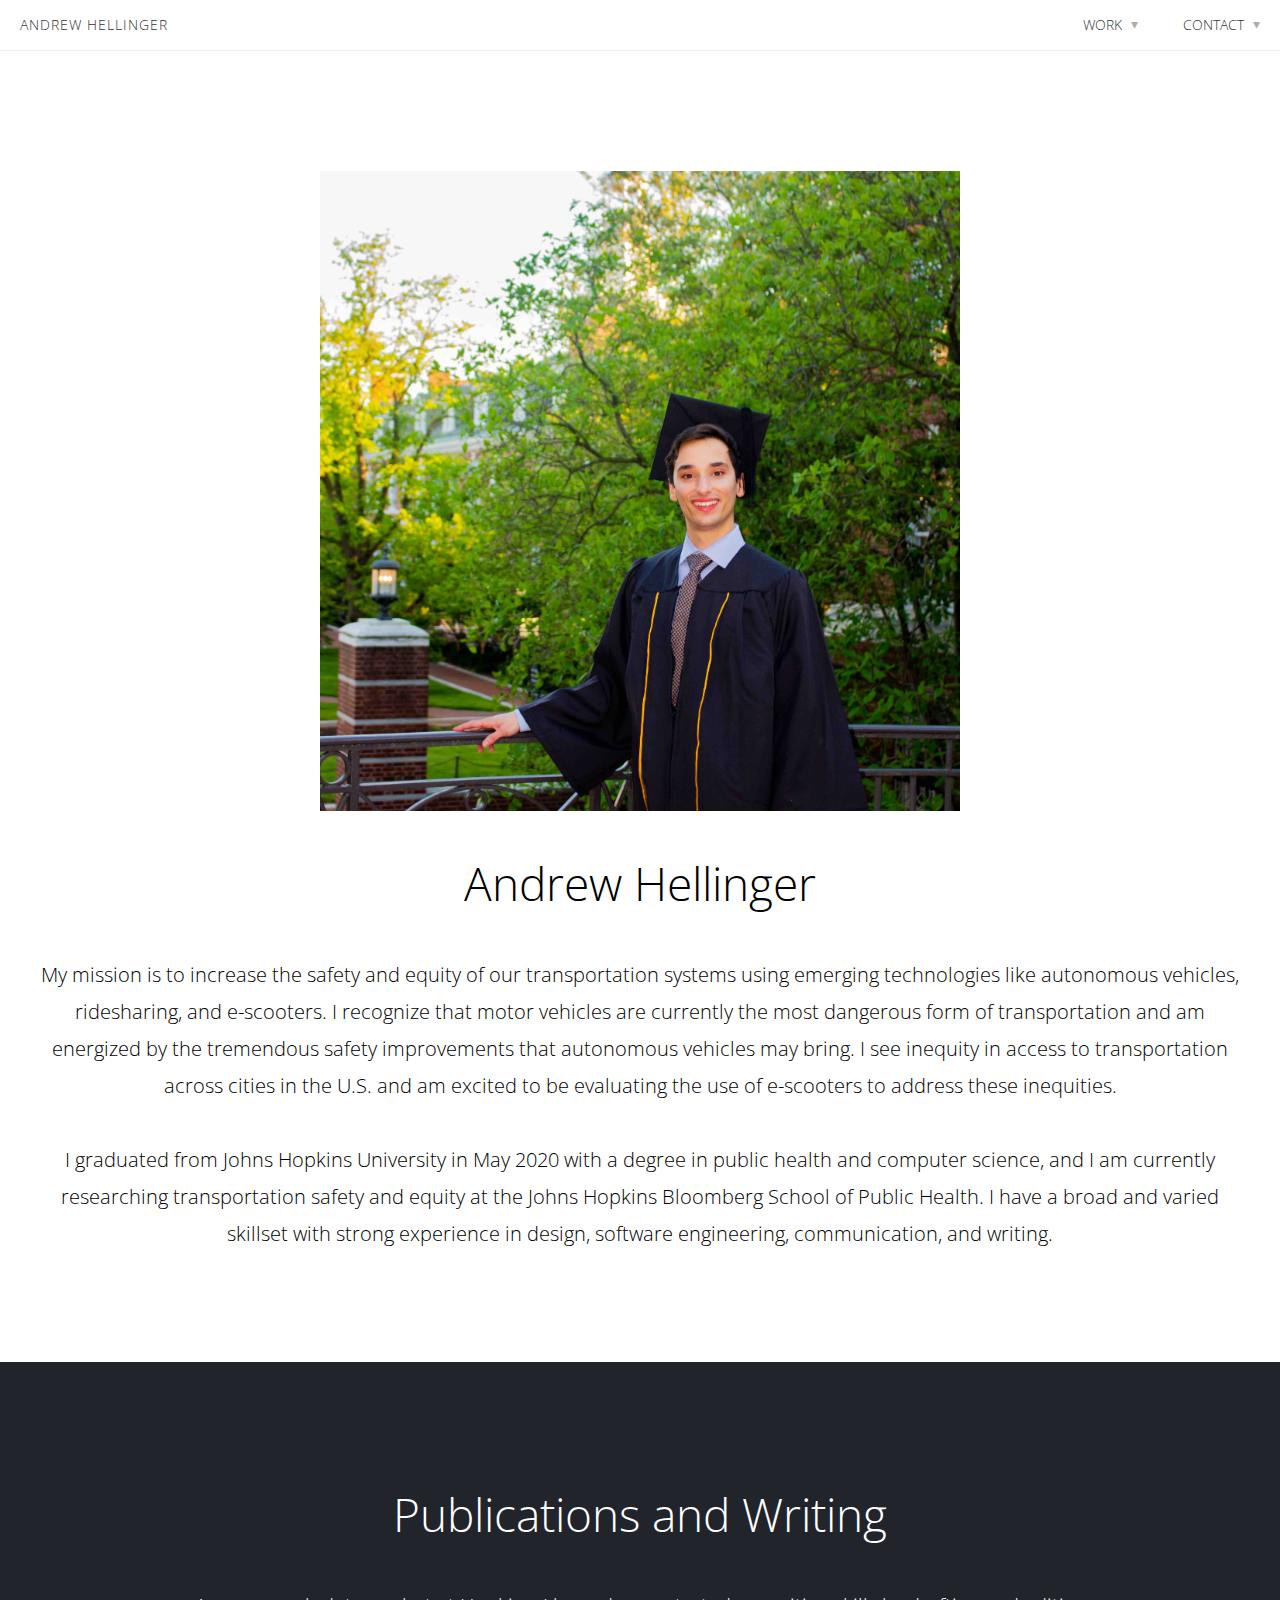
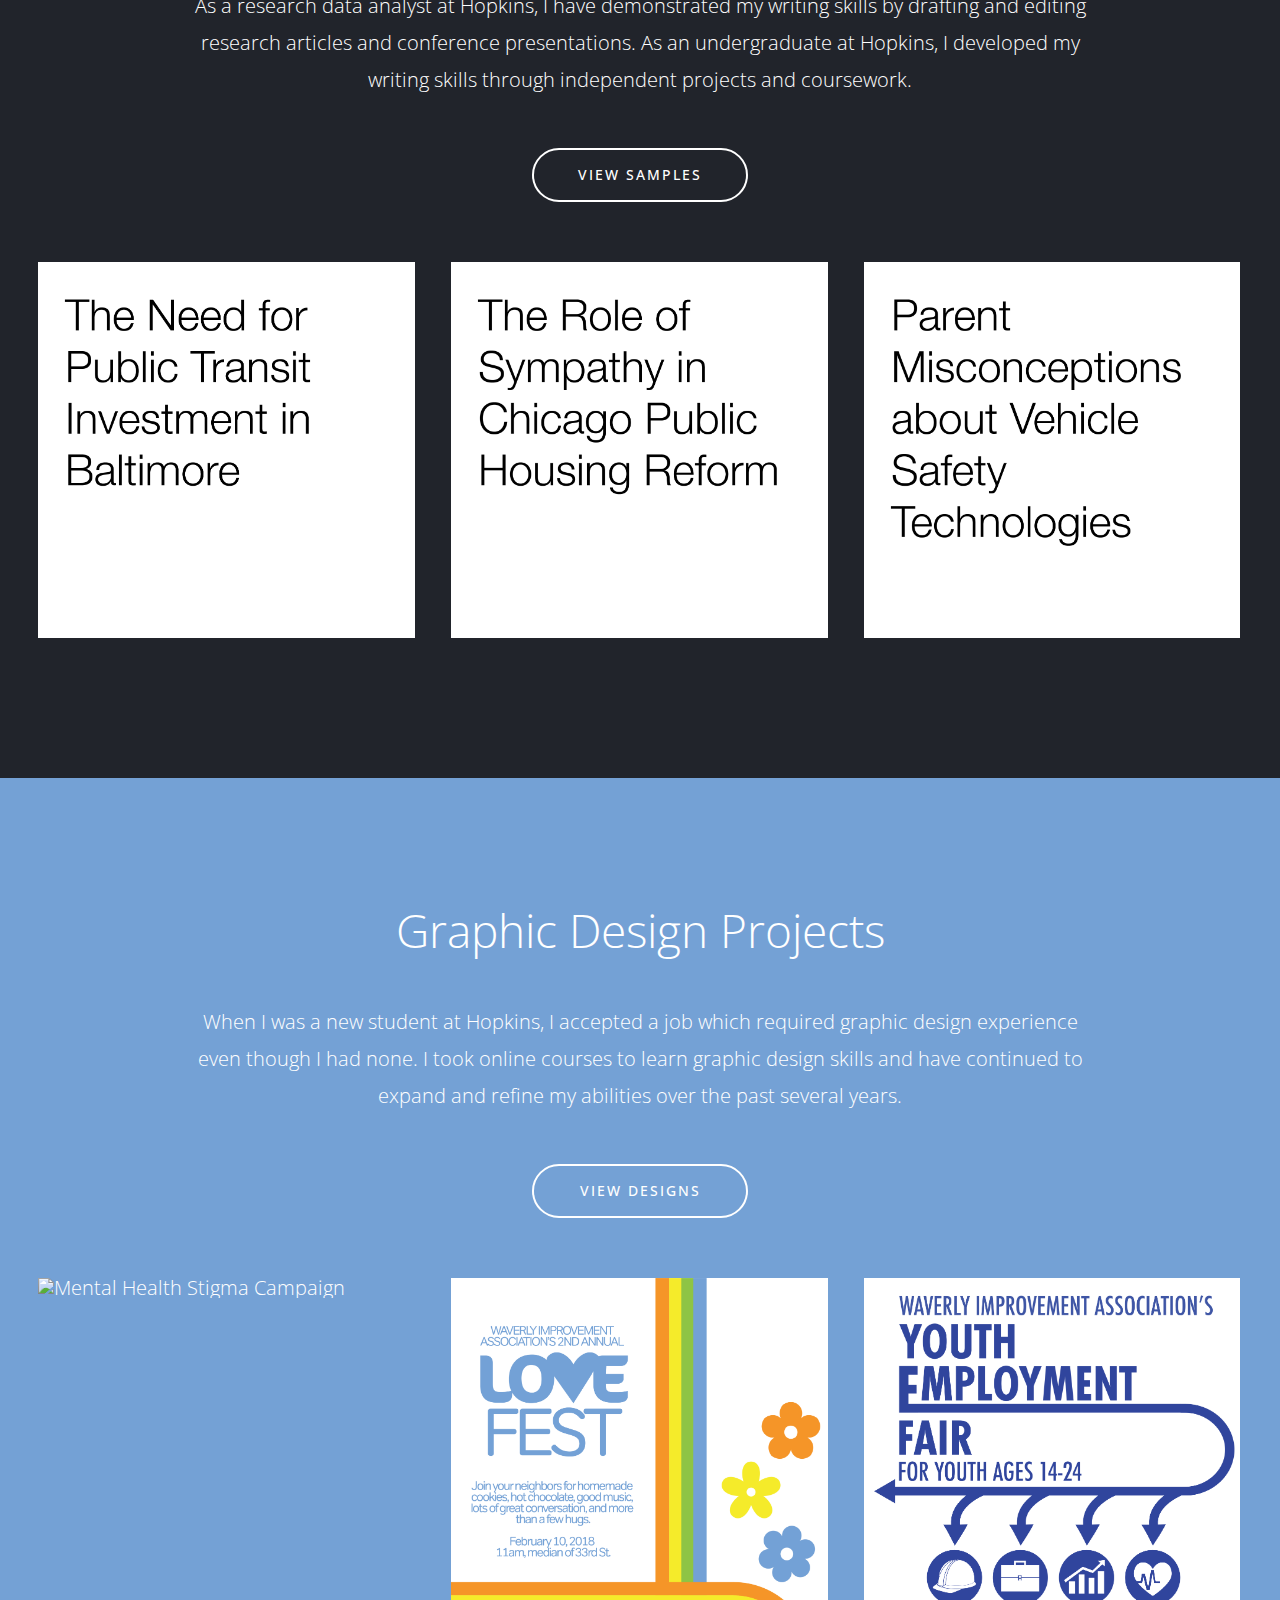
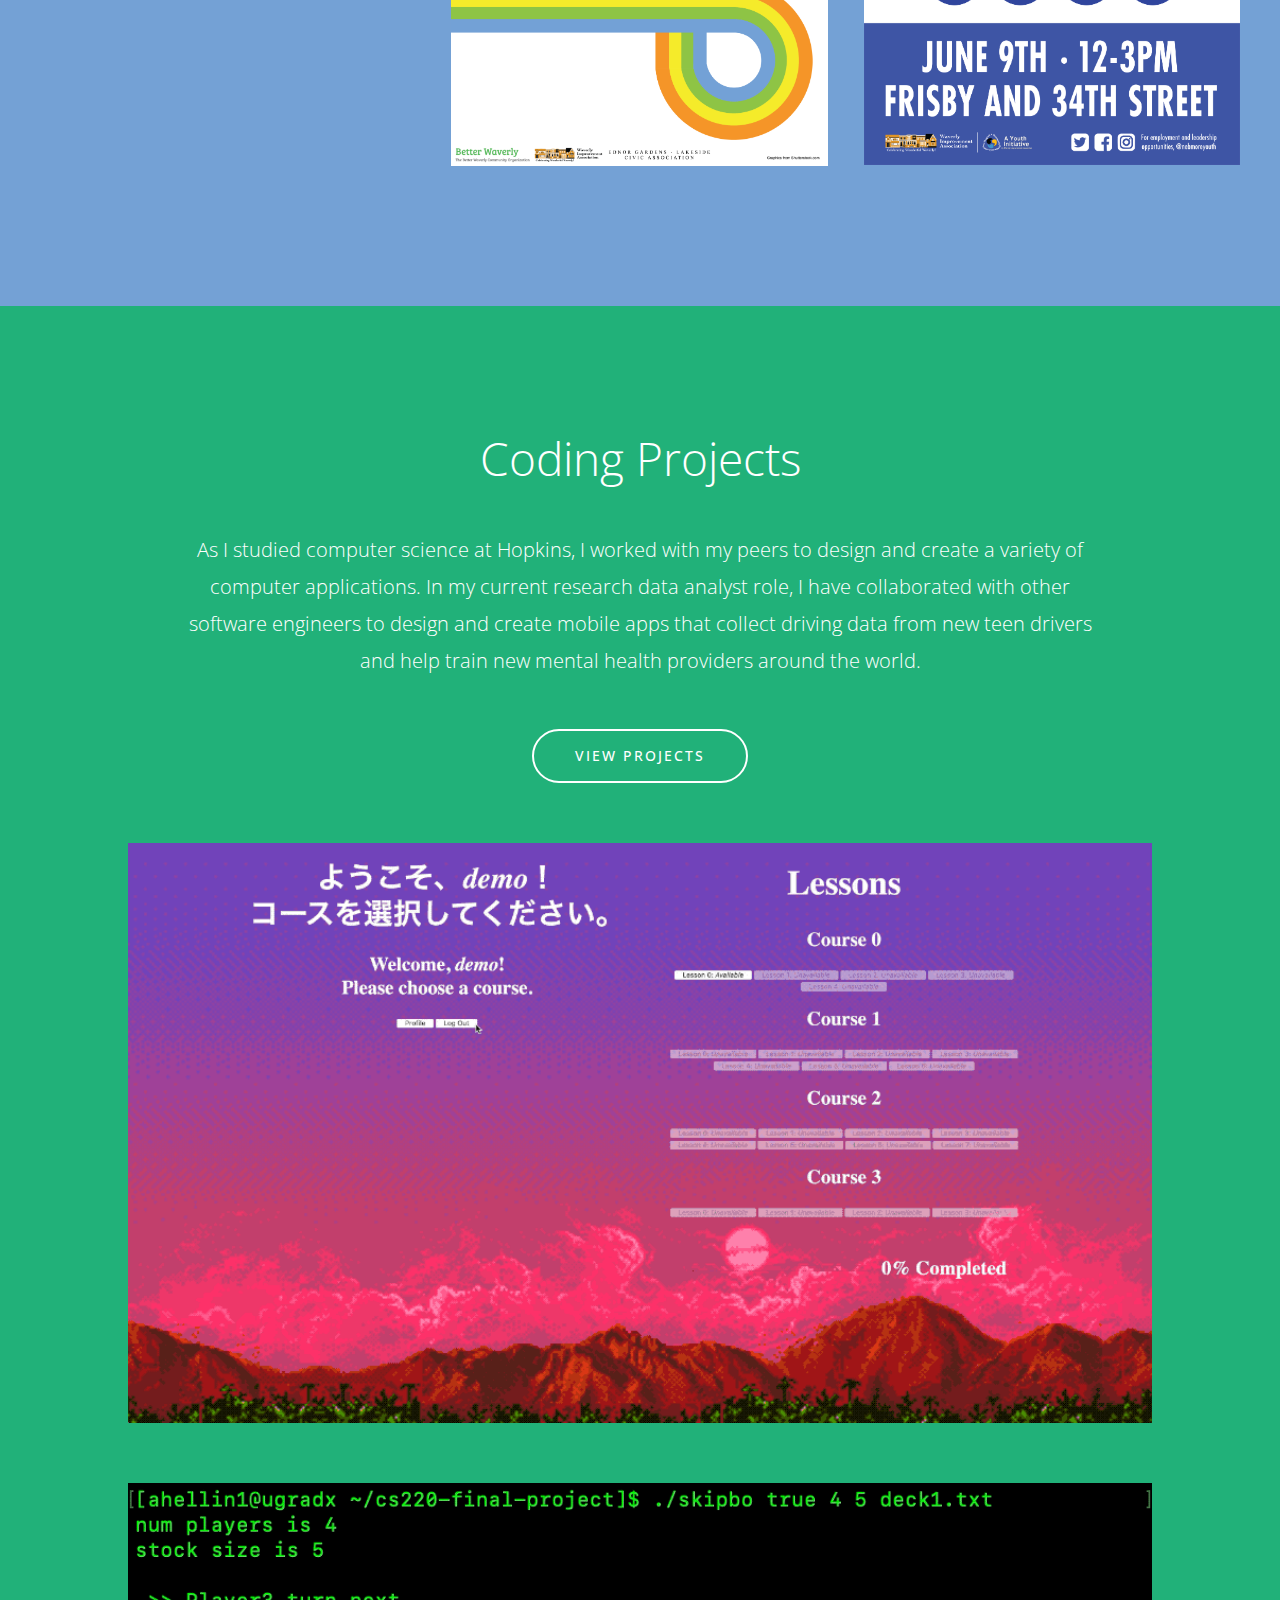
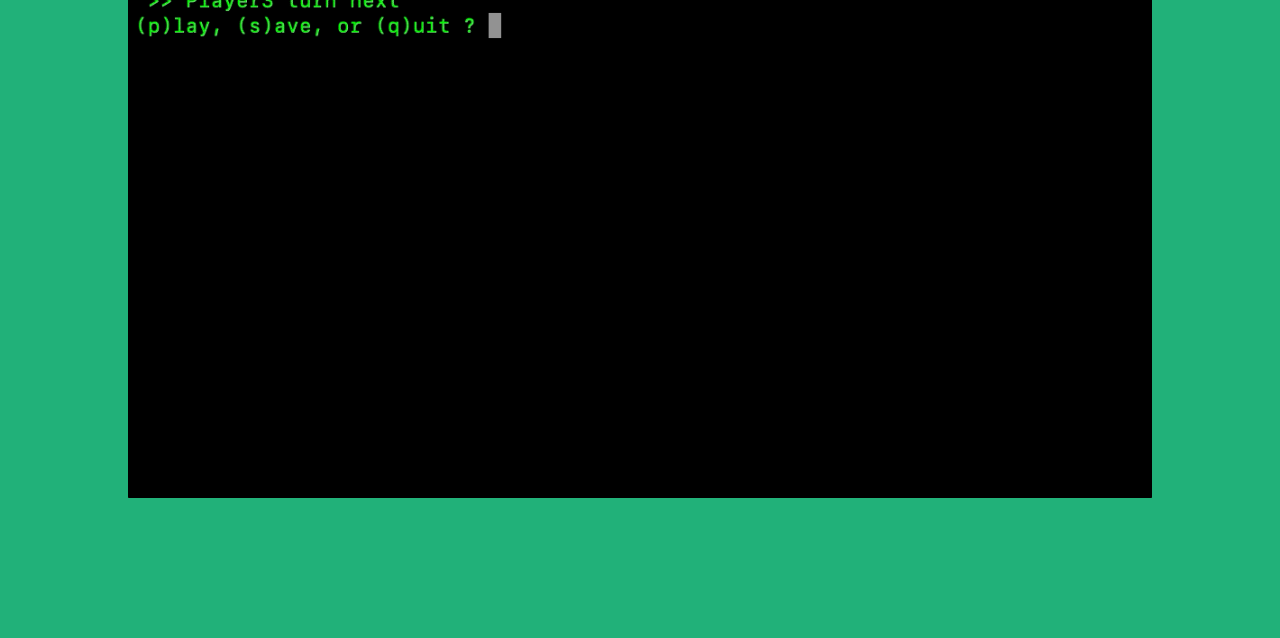
==== commit 382bf810: "updated home page wording" ====
--- a/index.html
+++ b/index.html
@@ -94,10 +94,12 @@
             <img src="images/andrew.jpg" class="small-project" alt="Andrew Hellinger Portrait">
             <h2>Andrew Hellinger</h2>
             <h3>My mission is to increase the safety and equity of our
-                transportation systems using emerging technology like autonomous
-                vehicles. I recognize that motor vehicles are currently the most
-                dangerous form of transportation and am energized by the
-                tremendous safety possibilities of autonomous vehicles.
+                transportation systems using emerging technologies like autonomous
+                vehicles, ridesharing, and e-scooters. I recognize that motor vehicles
+                are currently the most dangerous form of transportation and am energized
+                by the tremendous safety improvements that autonomous vehicles may bring.
+                I see inequity in access to transportation across cities in the U.S. and
+                am excited to be evaluating the use of e-scooters to address these inequities.
                 <br><br>
                 I graduated from Johns Hopkins University in May 2020 with a
                 degree in public health and computer science, and I am currently
@@ -116,10 +118,26 @@
     </div>
 
 
+    <div class="main-section black">
+        <h2>Publications and Writing</h2>
+        <h3>As a research data analyst at Hopkins, I have demonstrated my writing skills by drafting and editing research articles and conference presentations. As an undergraduate at Hopkins, I developed my writing skills through independent projects and coursework.</h3>
+        <a href="writing.html" class="cta">view samples</a>
+
+        <div class="main-section-project">
+            <img src="images/writing1.png" alt="The Need for Public Transit Investment in Baltimore">
+            <img class="center-main-section" src="images/writing2.png" alt="The Role of Sympathy in Chicago Public Housing Reform">
+            <img src="images/writing3.png" alt="Parent Misconceptions about Vehicle Safety Technologies">
+            <div style="clear: both;"></div>
+        </div>
+    </div>
+
+    <div style="clear: both;"></div>
+
+
     <div class="main-section blue">
         <h2>Graphic Design Projects</h2>
-        <h3>When I began at Hopkins, I accepted a job which required graphic design experience, even though I had none.
-            I took online courses to learn graphic design skills and have developed these skills over the past few years.
+        <h3>When I was a new student at Hopkins, I accepted a job which required graphic design experience even though I had none.
+            I took online courses to learn graphic design skills and have continued to expand and refine my abilities over the past several years.
         </h3>
         <a href="design.html" class="cta">view designs</a>
 
@@ -137,7 +155,8 @@
     <div class="main-section lightgreen">
         <h2>Coding Projects</h2>
         <h3>As I studied computer science at Hopkins, I worked with my peers to design and create a variety of computer
-            applications.</h3>
+            applications. In my current research data analyst role, I have collaborated with other software engineers to design and create
+            mobile apps that collect driving data from new teen drivers and help train new mental health providers around the world.</h3>
         <a href="coding.html" class="cta">view projects</a>
 
         <div class="coding-project">
@@ -149,23 +168,6 @@
     <div style="clear: both;"></div>
 
 
-    <div class="main-section black">
-        <h2>Writing Samples</h2>
-        <h3>While at Hopkins, I developed my writing skills through independent writing projects,
-            research publications, and coursework.</h3>
-        <a href="writing.html" class="cta">view samples</a>
-
-        <div class="main-section-project">
-            <img src="images/writing1.png" alt="The Need for Public Transit Investment in Baltimore">
-            <img class="center-main-section" src="images/writing2.png" alt="The Role of Sympathy in Chicago Public Housing Reform">
-            <img src="images/writing3.png" alt="Parent Misconceptions about Vehicle Safety Technologies">
-            <div style="clear: both;"></div>
-        </div>
-    </div>
-
-    <div style="clear: both;"></div>
-
-
 </div>
 
 <script type="text/javascript" src="javascripts/all.js"></script>
--- a/stylesheets/style.css
+++ b/stylesheets/style.css
@@ -44,10 +44,12 @@
 /* define background colors */
 .white {color: #fff;}
 .lightgray { background-color: #bcbec0}
-.gray { background-color: #868686}
+.gray { background-color: #75a0ad}
 .black { background-color: #21242B}
 .black-text { color: #000000}
 .brown { background-color: #26211d}
+.olive {background-color: #987e57}
+.tan {background-color: #d0b599}
 .red {background-color:#c74937}
 .darkred {background-color: #933e2d}
 .orange {background-color: #e26425}
@@ -59,6 +61,7 @@
 .blue {background-color: #74a1d5}
 .darkblue {background-color: #3f55a5}
 .bloombergblue {background-color: #243768}
+.purple {background-color: #243e68}
 
 /* define appearance of main sections on index */
 .main-section {padding-top: 120px;}
@@ -206,4 +209,4 @@
     .mobile-nav-dropdown {
         display: none !important
     }
-}+}
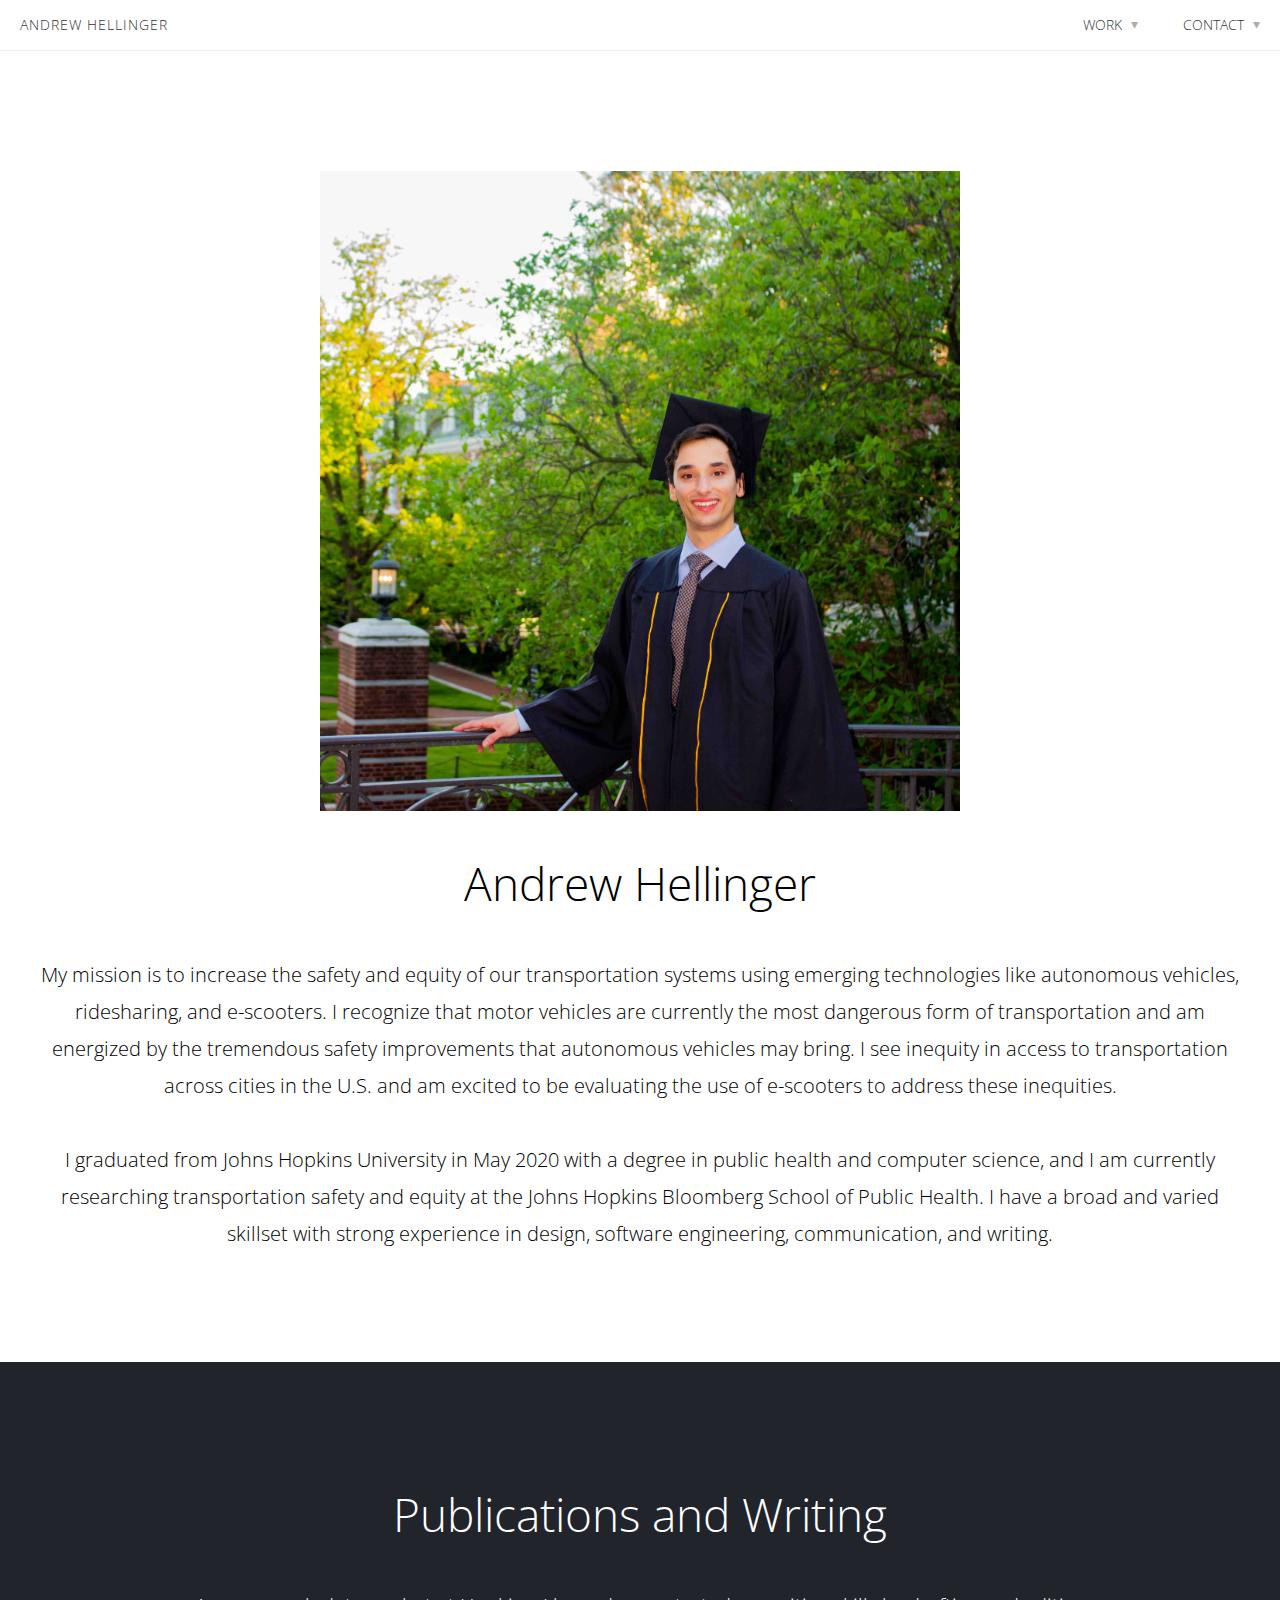
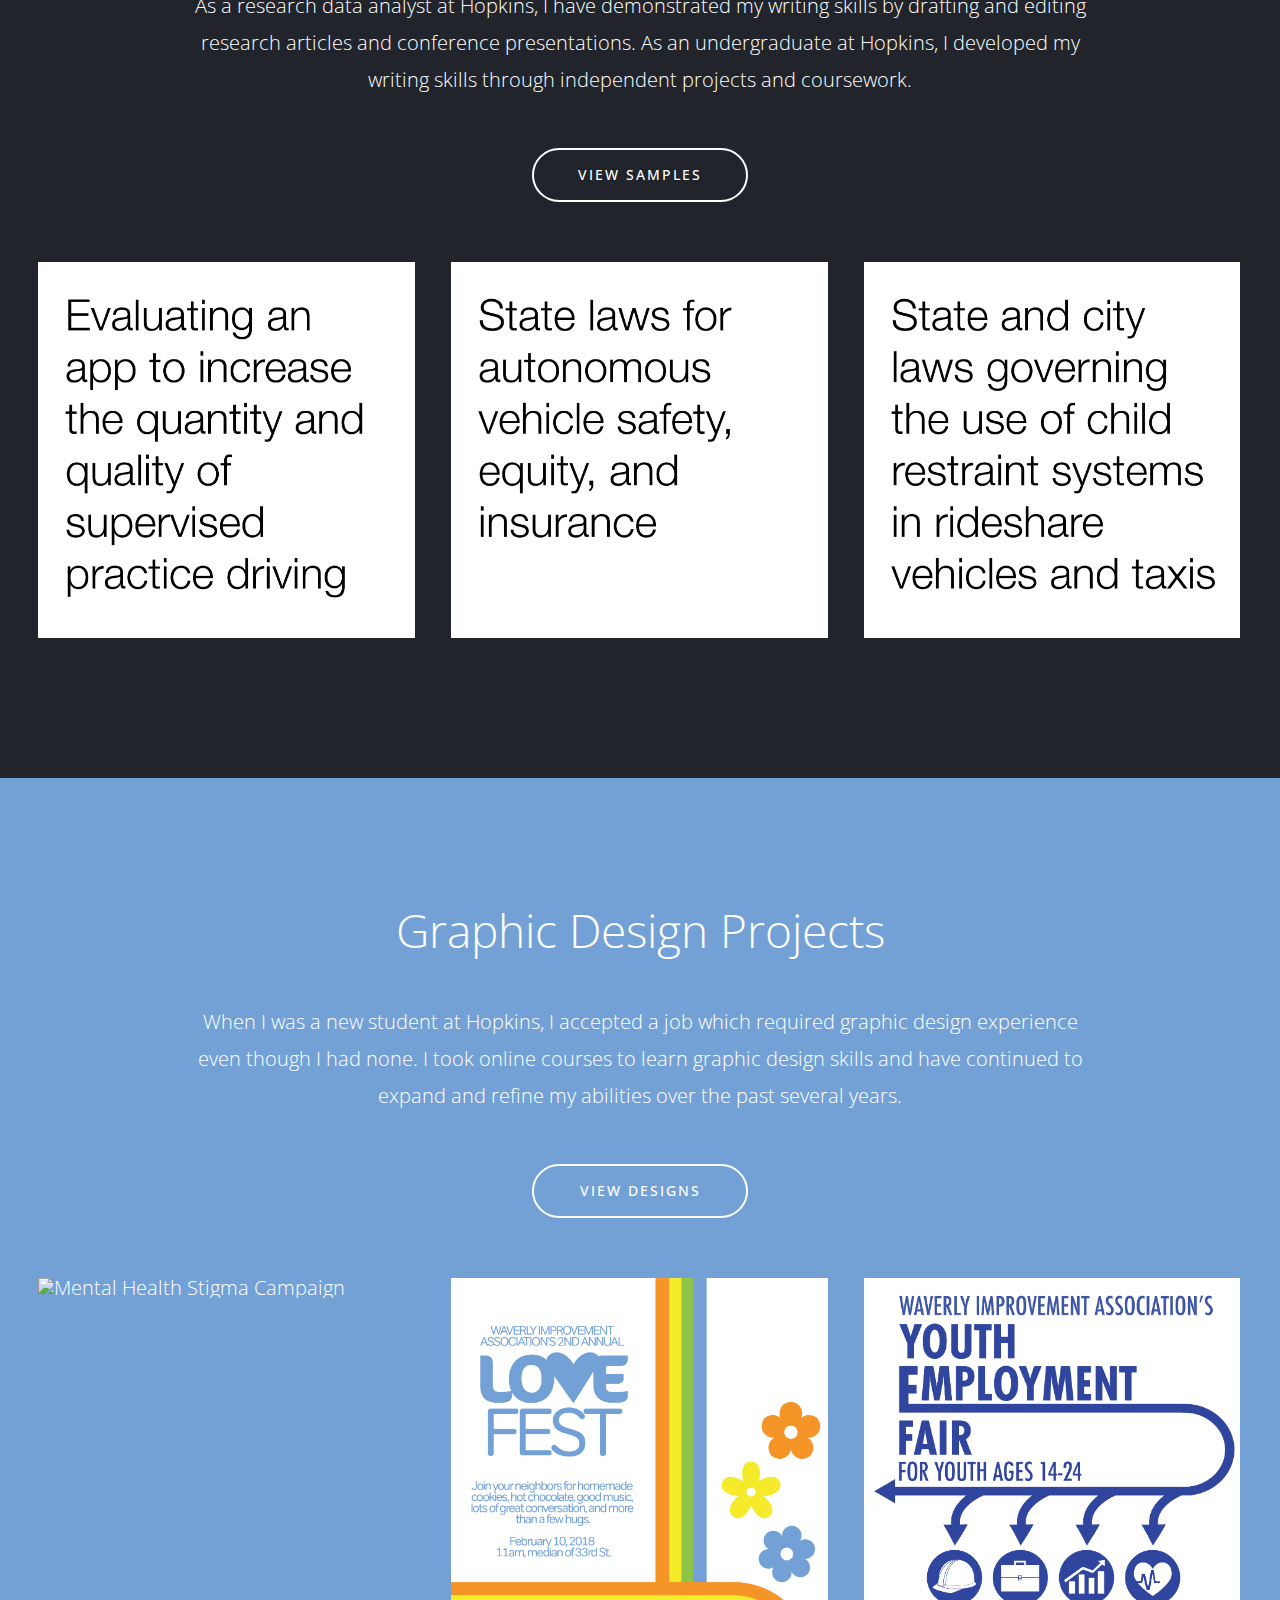
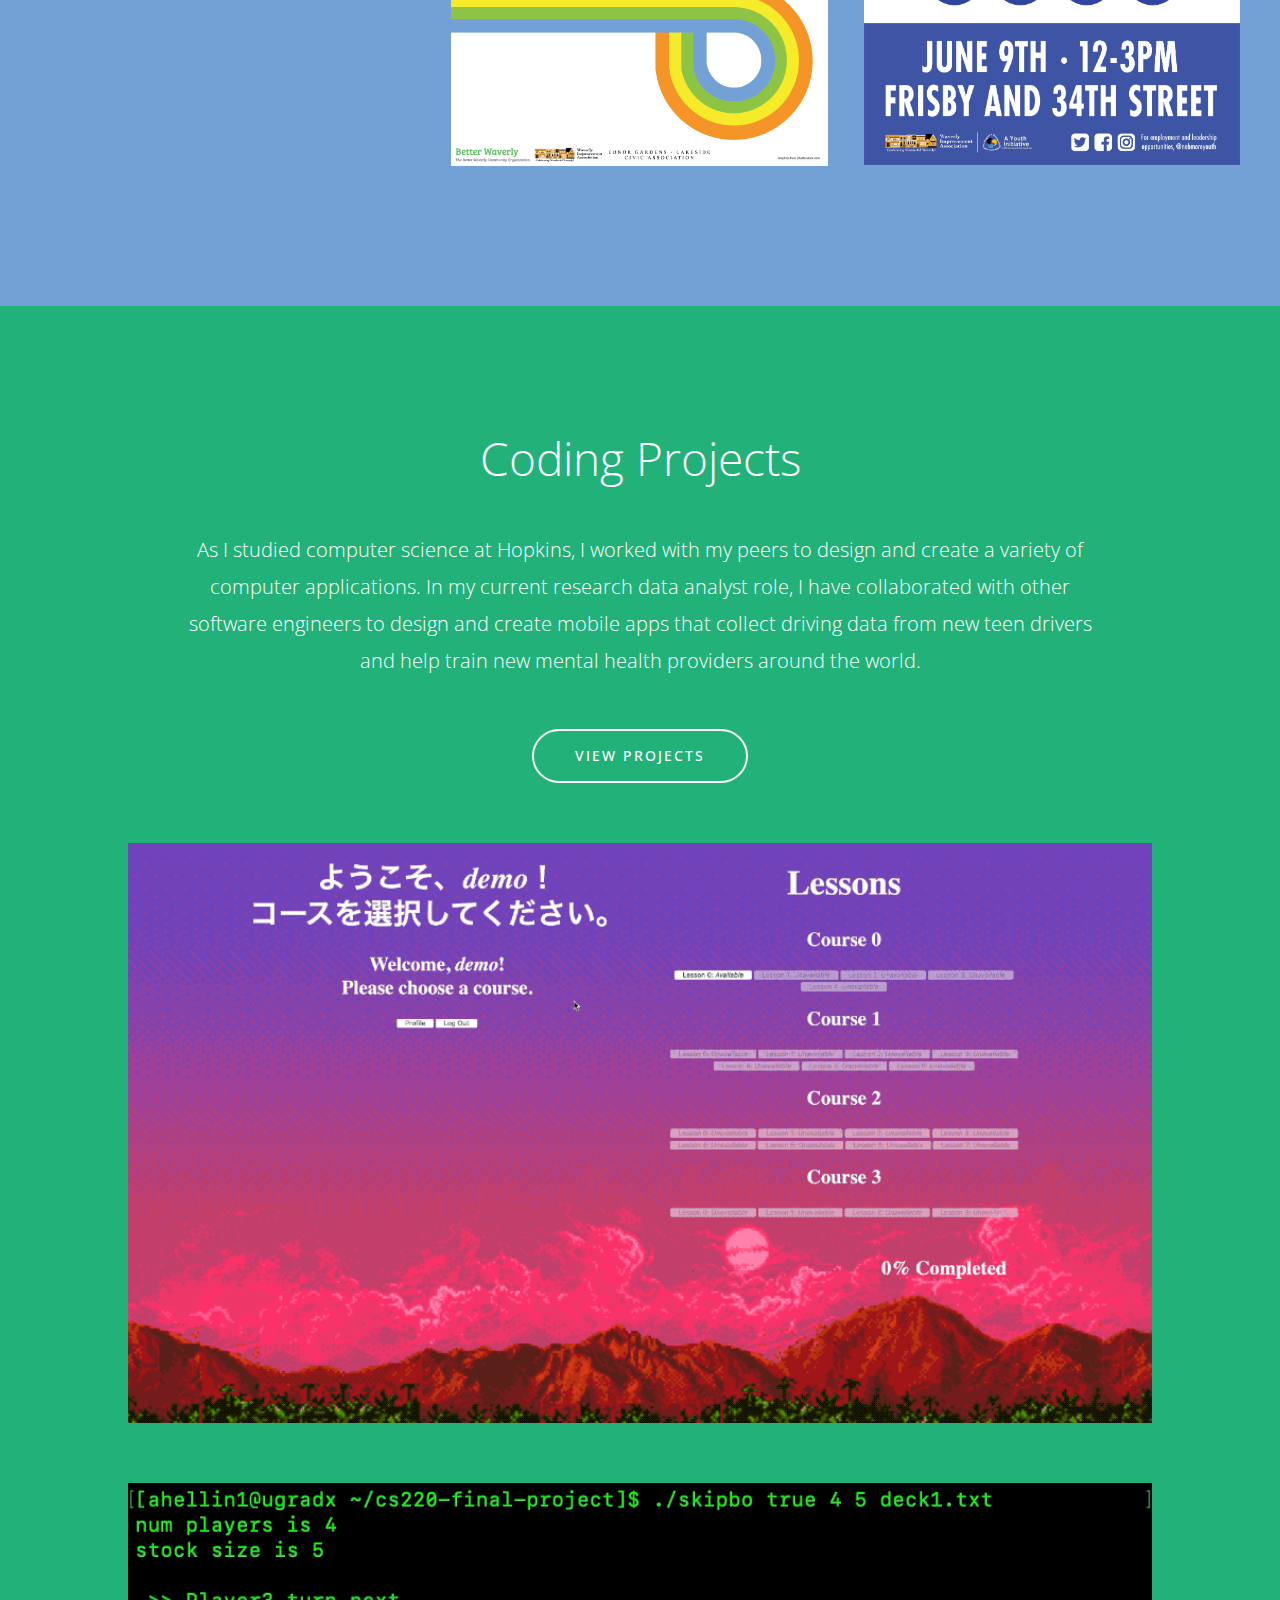
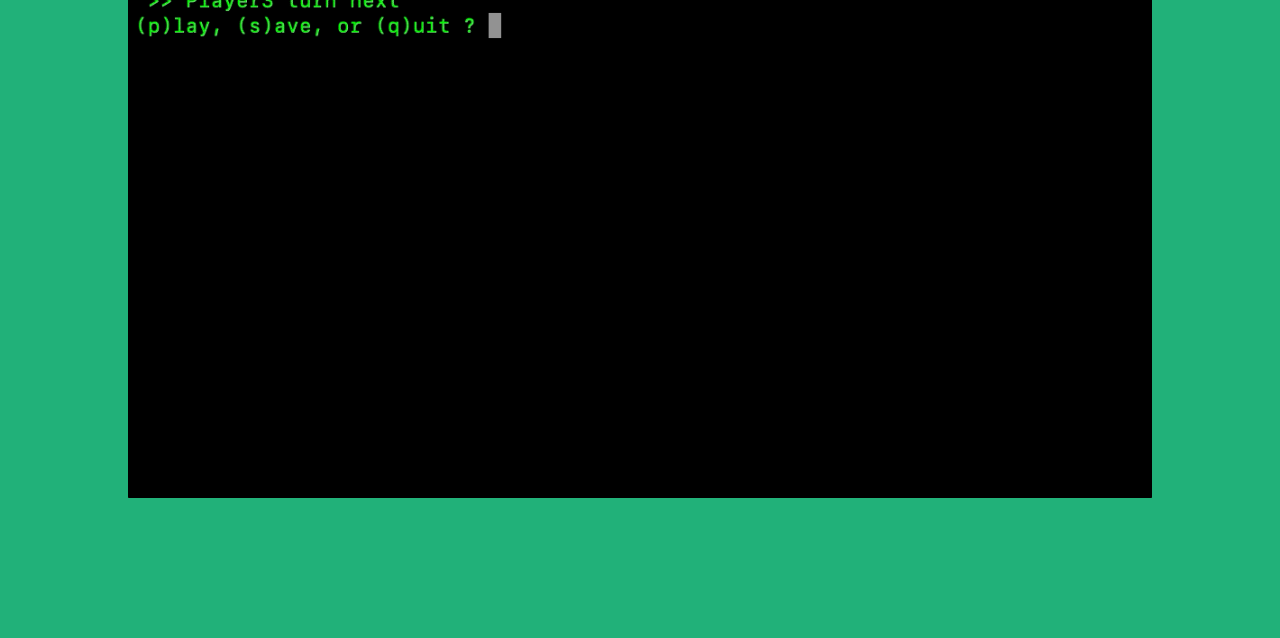
==== commit 71b274a1: "edited style on writing page, modified page titles" ====
--- a/index.html
+++ b/index.html
@@ -49,7 +49,7 @@
                 <li>
                     Work <span class="triangle">&#9662</span>
                     <ul>
-                        <a href="design.html"><li>Designs</li></a>
+                        <a href="design.html"><li>Design</li></a>
                         <a href="coding.html"><li>Code</li></a>
                         <a href="writing.html"><li>Writing</li></a>
                     </ul>
@@ -71,7 +71,7 @@
 
         <div class="mobile-nav-dropdown">
             <span>Work</span>
-            <a href="design.html">Designs</a>
+            <a href="design.html">Design</a>
             <a href="coding.html">Code</a>
             <a href="writing.html">Writing</a>
 
--- a/stylesheets/style.css
+++ b/stylesheets/style.css
@@ -80,9 +80,9 @@
 .coding-project img {display: block; width: 80%; margin-left: auto; margin-right: auto;}
 .img-bottom {margin-top: 60px}
 
-.info-writing-header {margin: 40px 20px; text-align: left;}
-.info-writing {margin-bottom: 0px;margin-left: 20px;margin-right: 20px;text-align: left;}
-.info-writing-black {margin-bottom: 0px;margin-left: 20px;margin-right: 20px;text-align: left;}
+.info-writing-header {margin: 40px 60px; text-align: left;}
+.info-writing {margin-bottom: 0px;margin-left: 60px;margin-right: 60px;text-align: left;}
+.info-writing-black {margin-bottom: 0px;margin-left: 60px;margin-right: 60px;text-align: left;}
 .info-writing a {color: #FFFFFF;  max-width: 200px; margin: 40px auto 0px; font-weight: 500; text-decoration: none;
     text-align: center; text-transform: uppercase; font-size: 14px; font-family: 'Open Sans', sans-serif;
     letter-spacing: 2px; -webkit-border-radius: 300px; -moz-border-radius: 300px; border-radius: 300px;
@@ -151,6 +151,10 @@
 @media (max-width: 1400px) {
     .large-project {width: 90%}
 
+    .info-writing-header {margin: 40px 60px; text-align: left;}
+    .info-writing {margin-bottom: 0px;margin-left: 60px;margin-right: 60px;text-align: left;}
+    .info-writing-black {margin-bottom: 0px;margin-left: 60px;margin-right: 60px;text-align: left;}
+
     .project-section h3 {
         float: none;
         width: 80%;
@@ -182,6 +186,10 @@
     .section h1 {font-size: 20px; font-weight: 500;text-align: left;text-transform: uppercase; }
     .section h2 { font-size: 15px;margin-bottom: 8px;margin-top: 12px;line-height: 24px; padding: 0;
         text-align: left;}
+
+    .info-writing-header {margin: 40px 30px; text-align: left;}
+    .info-writing {margin-bottom: 0px;margin-left: 25px;margin-right: 25px;text-align: left;}
+    .info-writing-black {margin-bottom: 0px;margin-left: 30px;margin-right: 30px;text-align: left;}
 }
 
 @media (max-width: 1000px) {
@@ -203,6 +211,10 @@
     .coding h2 {max-width: 960px; padding-top: 50px}
     .designs h2 {max-width: 750px; padding-top: 50px; padding-bottom: 20px; color: #fff }
     .writing h2 {max-width: 750px; padding-top: 60px; padding-bottom: 20px; color: #fff }
+
+    .info-writing-header {margin: 40px 30px; text-align: left;}
+    .info-writing {margin-bottom: 0px;margin-left: 30px;margin-right: 30px;text-align: left;}
+    .info-writing-black {margin-bottom: 0px;margin-left: 30px;margin-right: 30px;text-align: left;}
 }
 
 @media only screen and (min-width:1000px) {
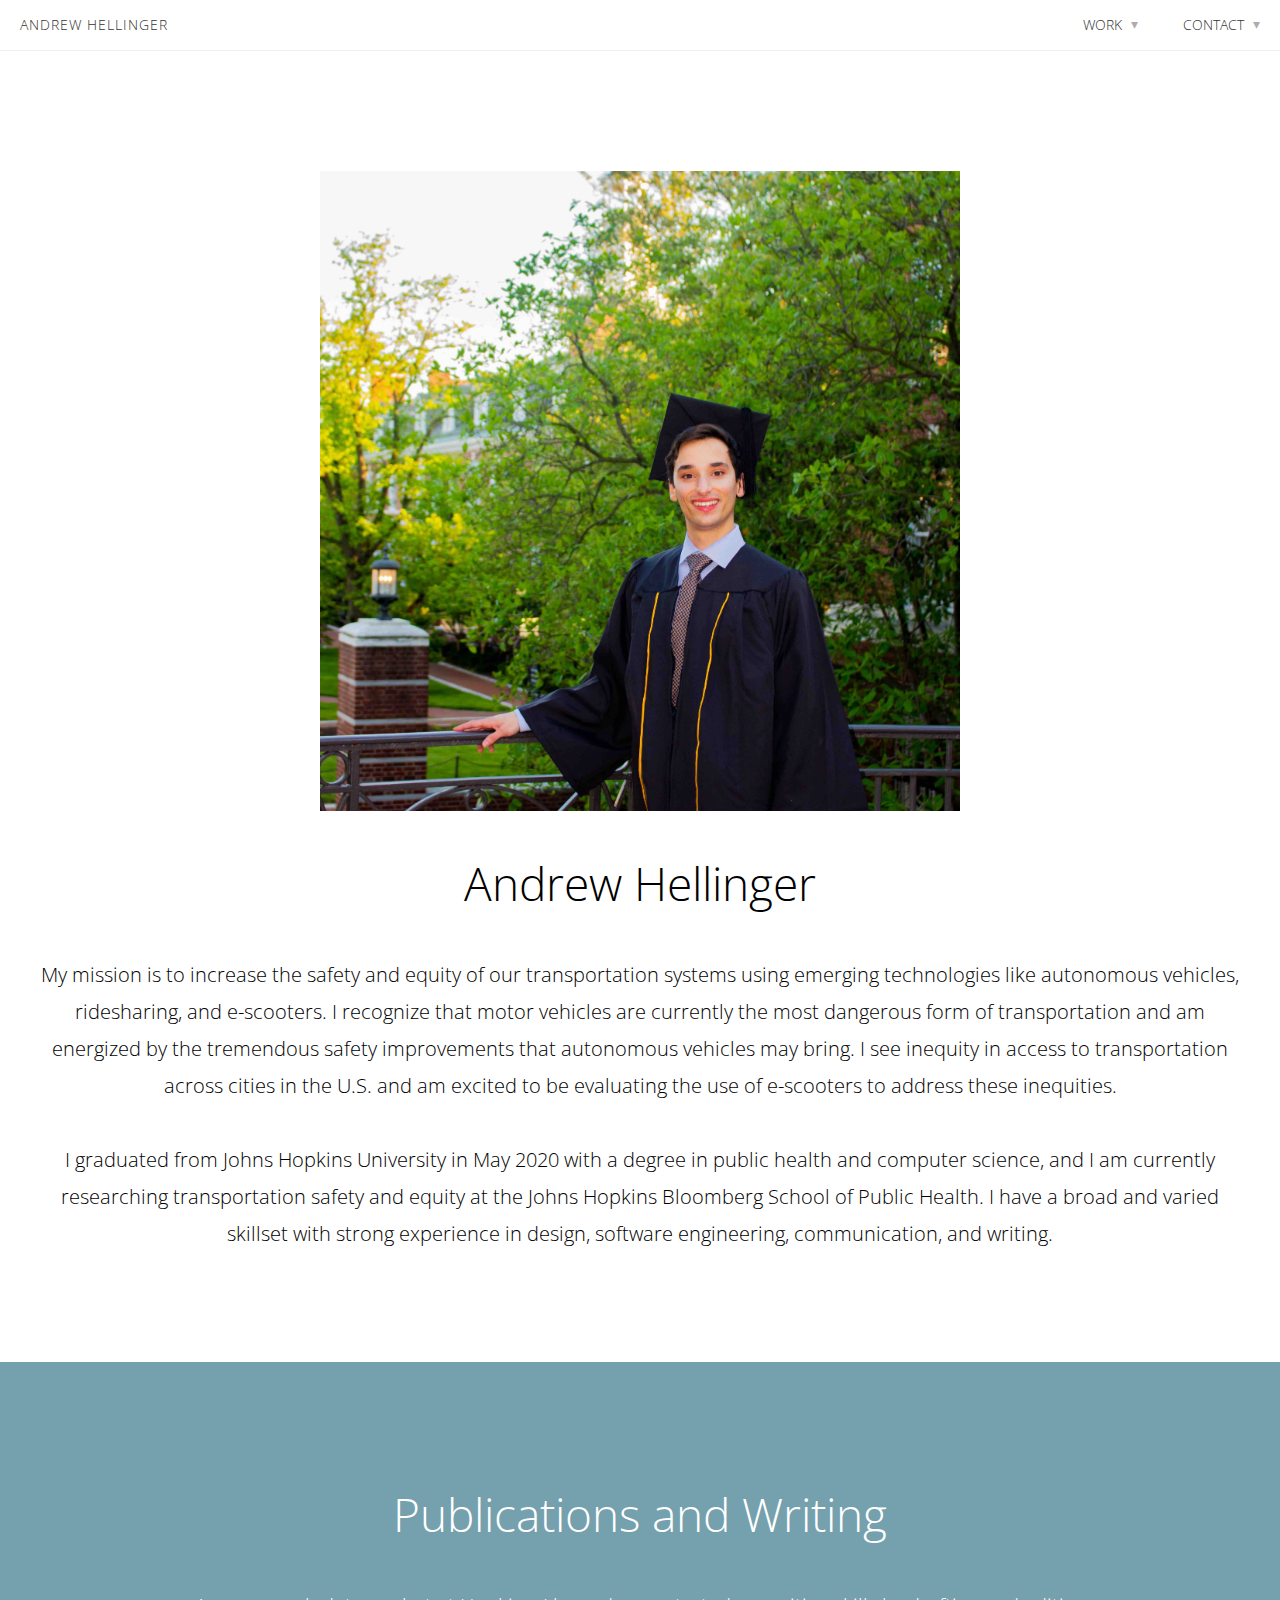
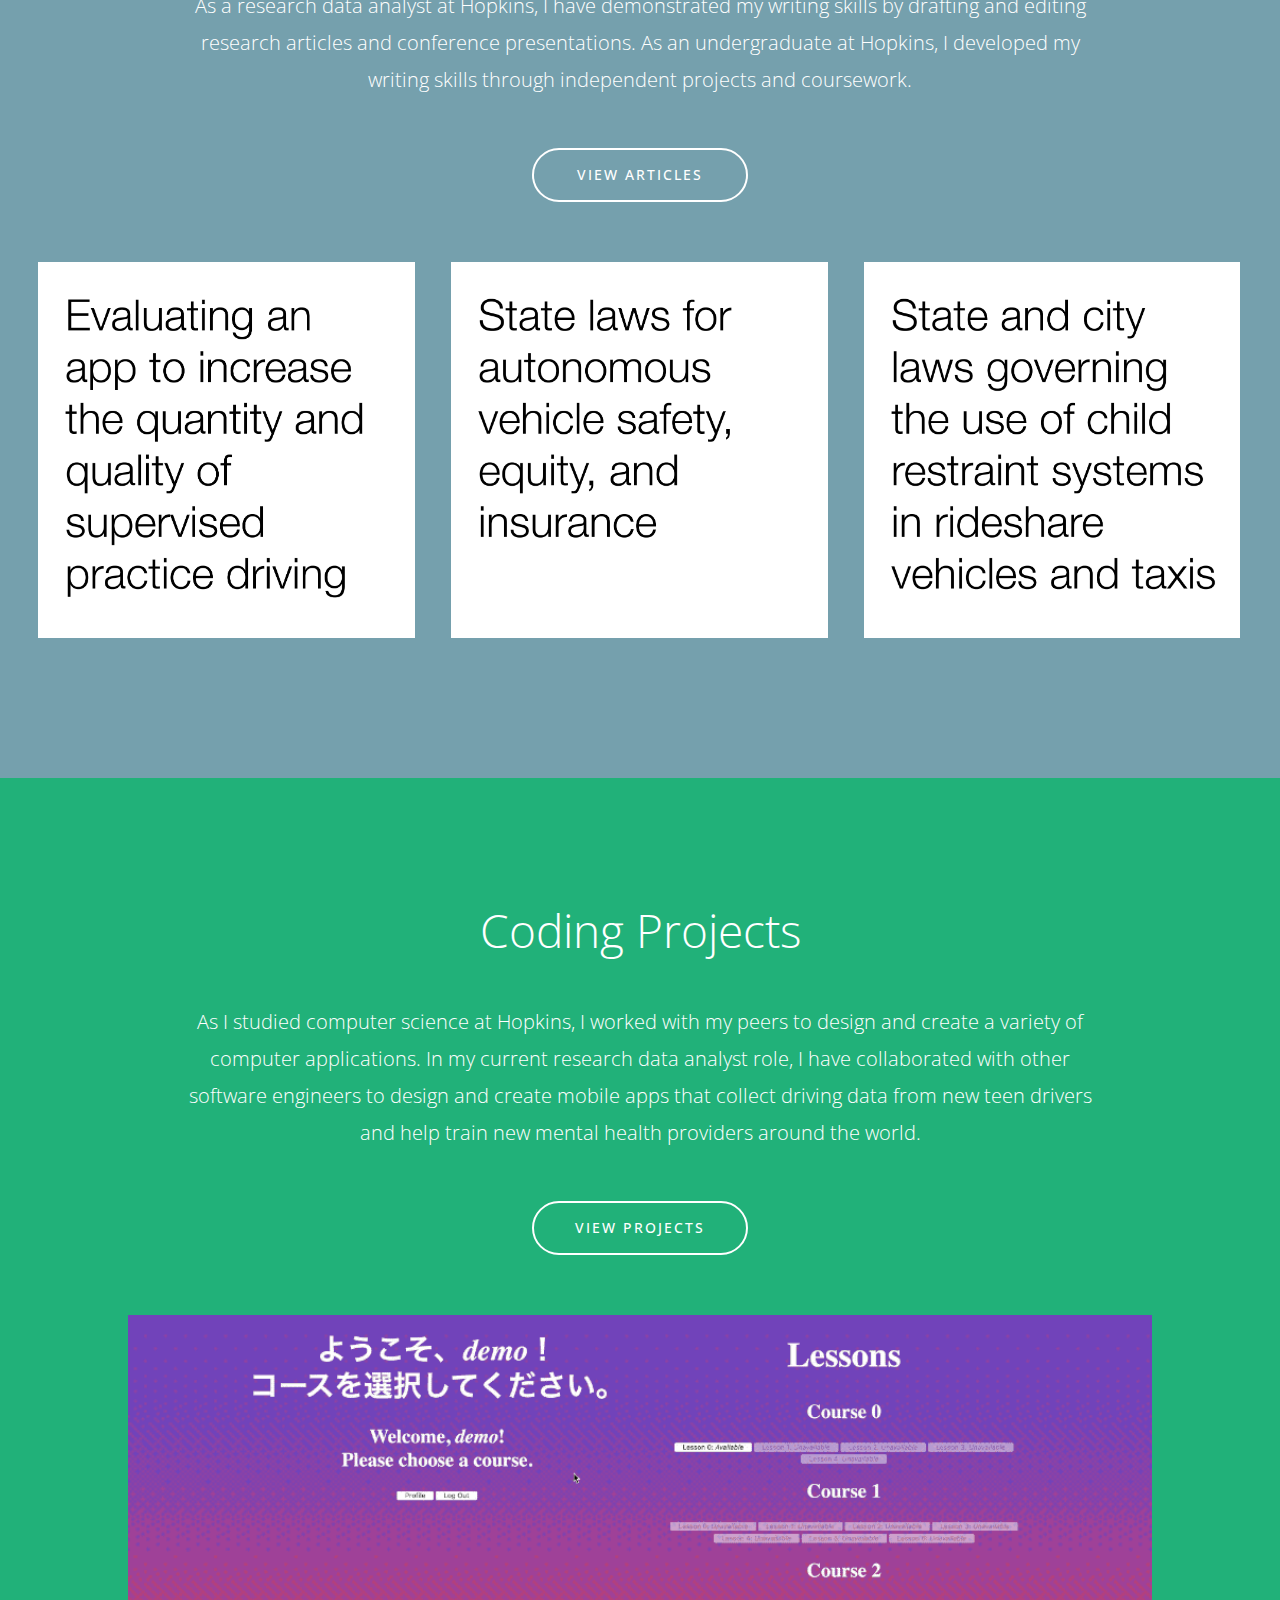
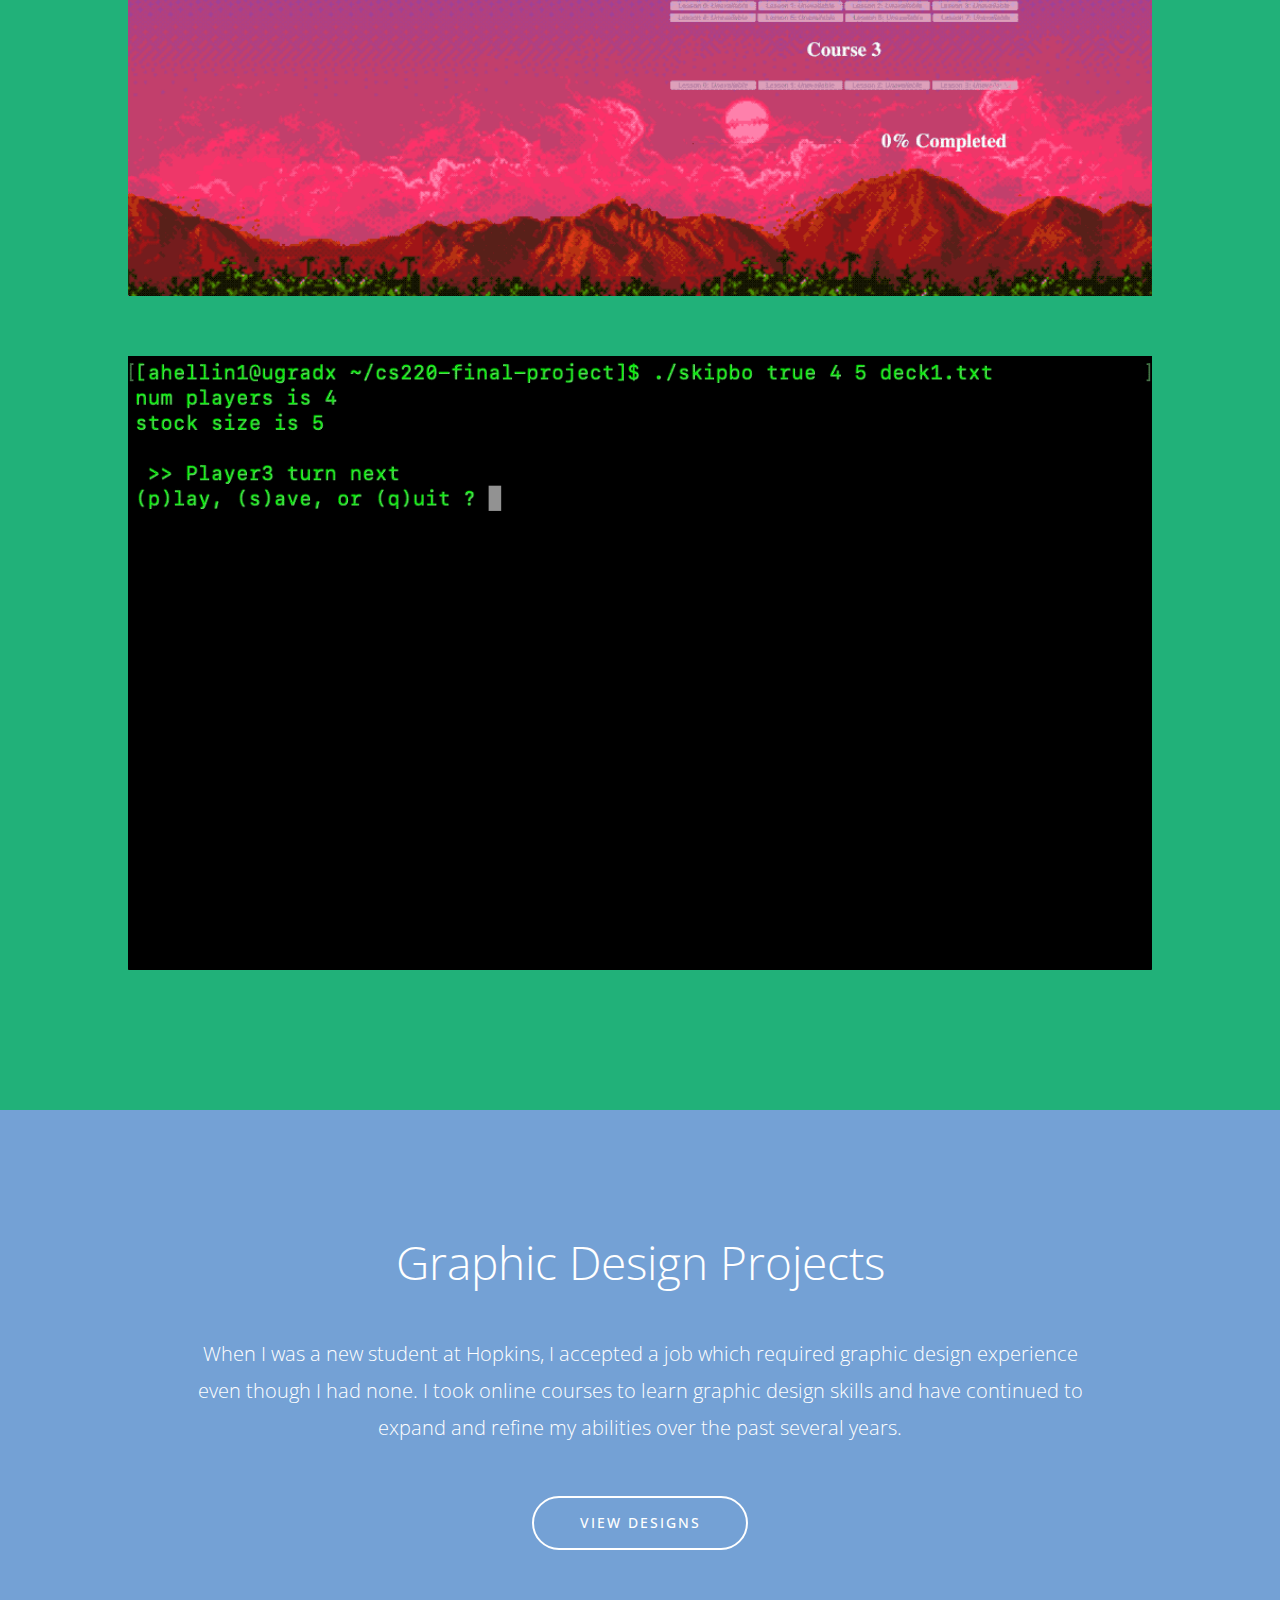
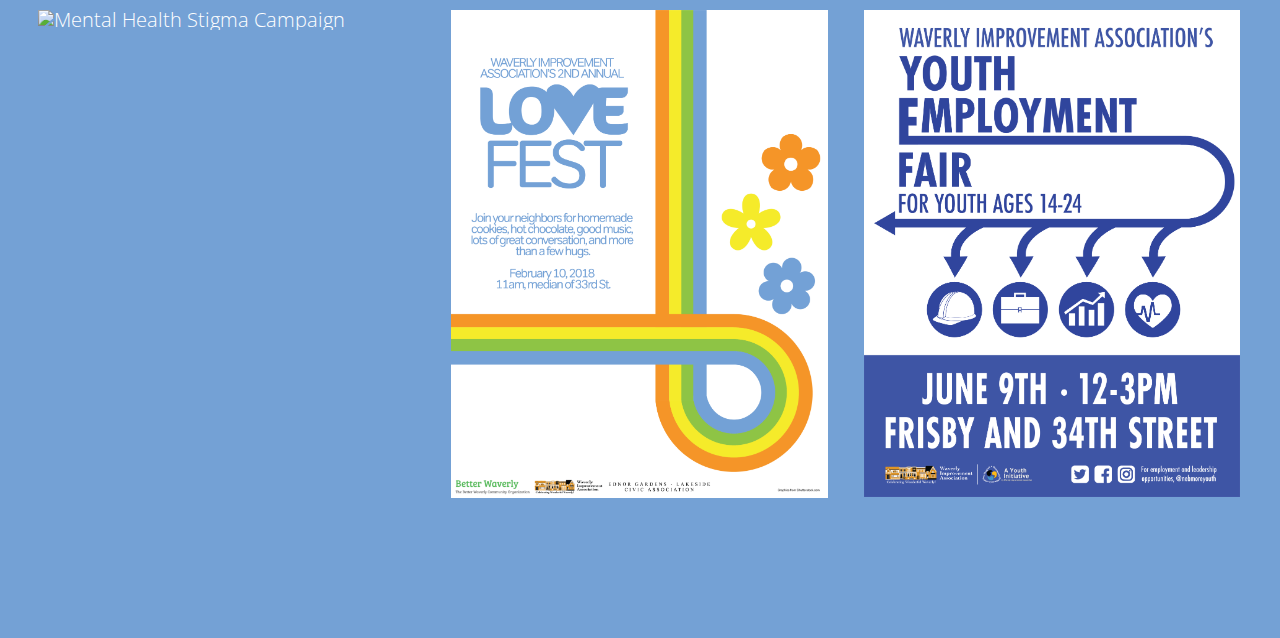
==== commit 029e19ae: "renamed files, changed organization of website directory, updated publications page" ====
--- a/index.html
+++ b/index.html
@@ -49,9 +49,9 @@
                 <li>
                     Work <span class="triangle">&#9662</span>
                     <ul>
+                        <a href="publications.html"><li>Publications</li></a>
+                        <a href="code.html"><li>Code</li></a>
                         <a href="design.html"><li>Design</li></a>
-                        <a href="coding.html"><li>Code</li></a>
-                        <a href="writing.html"><li>Writing</li></a>
                     </ul>
                 </li>
                 <li>
@@ -71,9 +71,9 @@
 
         <div class="mobile-nav-dropdown">
             <span>Work</span>
+            <a href="publications.html">Publications</a>
+            <a href="code.html">Code</a>
             <a href="design.html">Design</a>
-            <a href="coding.html">Code</a>
-            <a href="writing.html">Writing</a>
 
             <span>Contact</span>
             <a href="mailto:hellinger04@gmail.com">Email</a>
@@ -118,16 +118,32 @@
     </div>
 
 
-    <div class="main-section black">
+    <div class="main-section gray">
         <h2>Publications and Writing</h2>
         <h3>As a research data analyst at Hopkins, I have demonstrated my writing skills by drafting and editing research articles and conference presentations. As an undergraduate at Hopkins, I developed my writing skills through independent projects and coursework.</h3>
-        <a href="writing.html" class="cta">view samples</a>
+        <a href="publications.html" class="cta">view articles</a>
 
         <div class="main-section-project">
             <img src="images/writing1.png" alt="The Need for Public Transit Investment in Baltimore">
             <img class="center-main-section" src="images/writing2.png" alt="The Role of Sympathy in Chicago Public Housing Reform">
             <img src="images/writing3.png" alt="Parent Misconceptions about Vehicle Safety Technologies">
             <div style="clear: both;"></div>
+        </div>
+    </div>
+
+    <div style="clear: both;"></div>
+
+
+    <div class="main-section lightgreen">
+        <h2>Coding Projects</h2>
+        <h3>As I studied computer science at Hopkins, I worked with my peers to design and create a variety of computer
+            applications. In my current research data analyst role, I have collaborated with other software engineers to design and create
+            mobile apps that collect driving data from new teen drivers and help train new mental health providers around the world.</h3>
+        <a href="code.html" class="cta">view projects</a>
+
+        <div class="coding-project">
+            <img src="images/monadicdemonstration.gif" alt="Monadic Demonstration">
+            <img src="images/skipbodemonstration.gif" alt="Skip Bo Demonstration" class="img-bottom">
         </div>
     </div>
 
@@ -152,22 +168,6 @@
     <div style="clear: both;"></div>
 
 
-    <div class="main-section lightgreen">
-        <h2>Coding Projects</h2>
-        <h3>As I studied computer science at Hopkins, I worked with my peers to design and create a variety of computer
-            applications. In my current research data analyst role, I have collaborated with other software engineers to design and create
-            mobile apps that collect driving data from new teen drivers and help train new mental health providers around the world.</h3>
-        <a href="coding.html" class="cta">view projects</a>
-
-        <div class="coding-project">
-            <img src="images/monadicdemonstration.gif" alt="Monadic Demonstration">
-            <img src="images/skipbodemonstration.gif" alt="Skip Bo Demonstration" class="img-bottom">
-        </div>
-    </div>
-
-    <div style="clear: both;"></div>
-
-
 </div>
 
 <script type="text/javascript" src="javascripts/all.js"></script>
--- a/stylesheets/style.css
+++ b/stylesheets/style.css
@@ -27,6 +27,7 @@
 .navigation a {text-decoration: none; text-align: left;}
 .mobile-nav {display: none}
 .mobile-nav-dropdown {display: none}
+.subheading {font-style: italic}
 
 ul {text-align: left; display: inline; margin: 0; list-style: none; font-family: 'Open Sans', sans-serif;}
 ul a {color: #333}
@@ -53,6 +54,7 @@
 .red {background-color:#c74937}
 .darkred {background-color: #933e2d}
 .orange {background-color: #e26425}
+.darkorange {background-color: #d56300}
 .yellow {background-color: #e8a324}
 .lightgreen {background-color:#21B179}
 .green {background-color: #b6a77b}
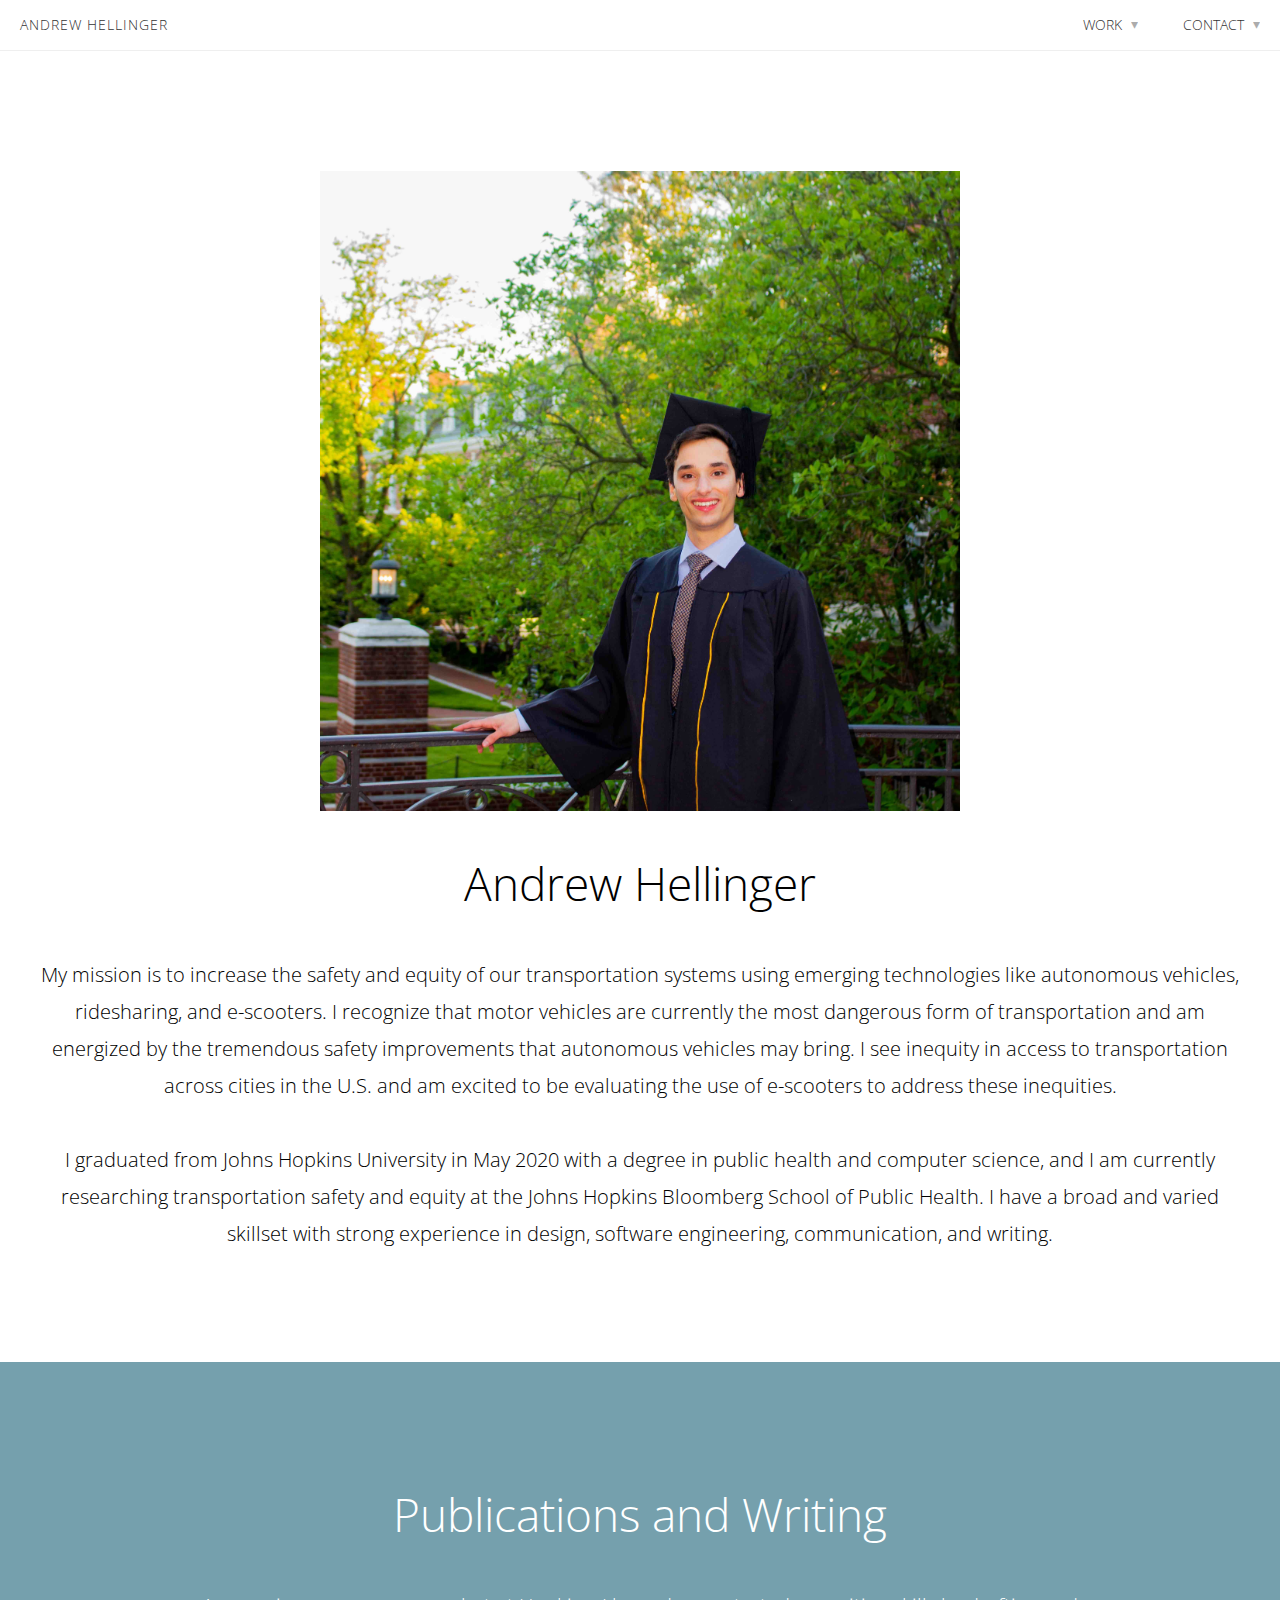
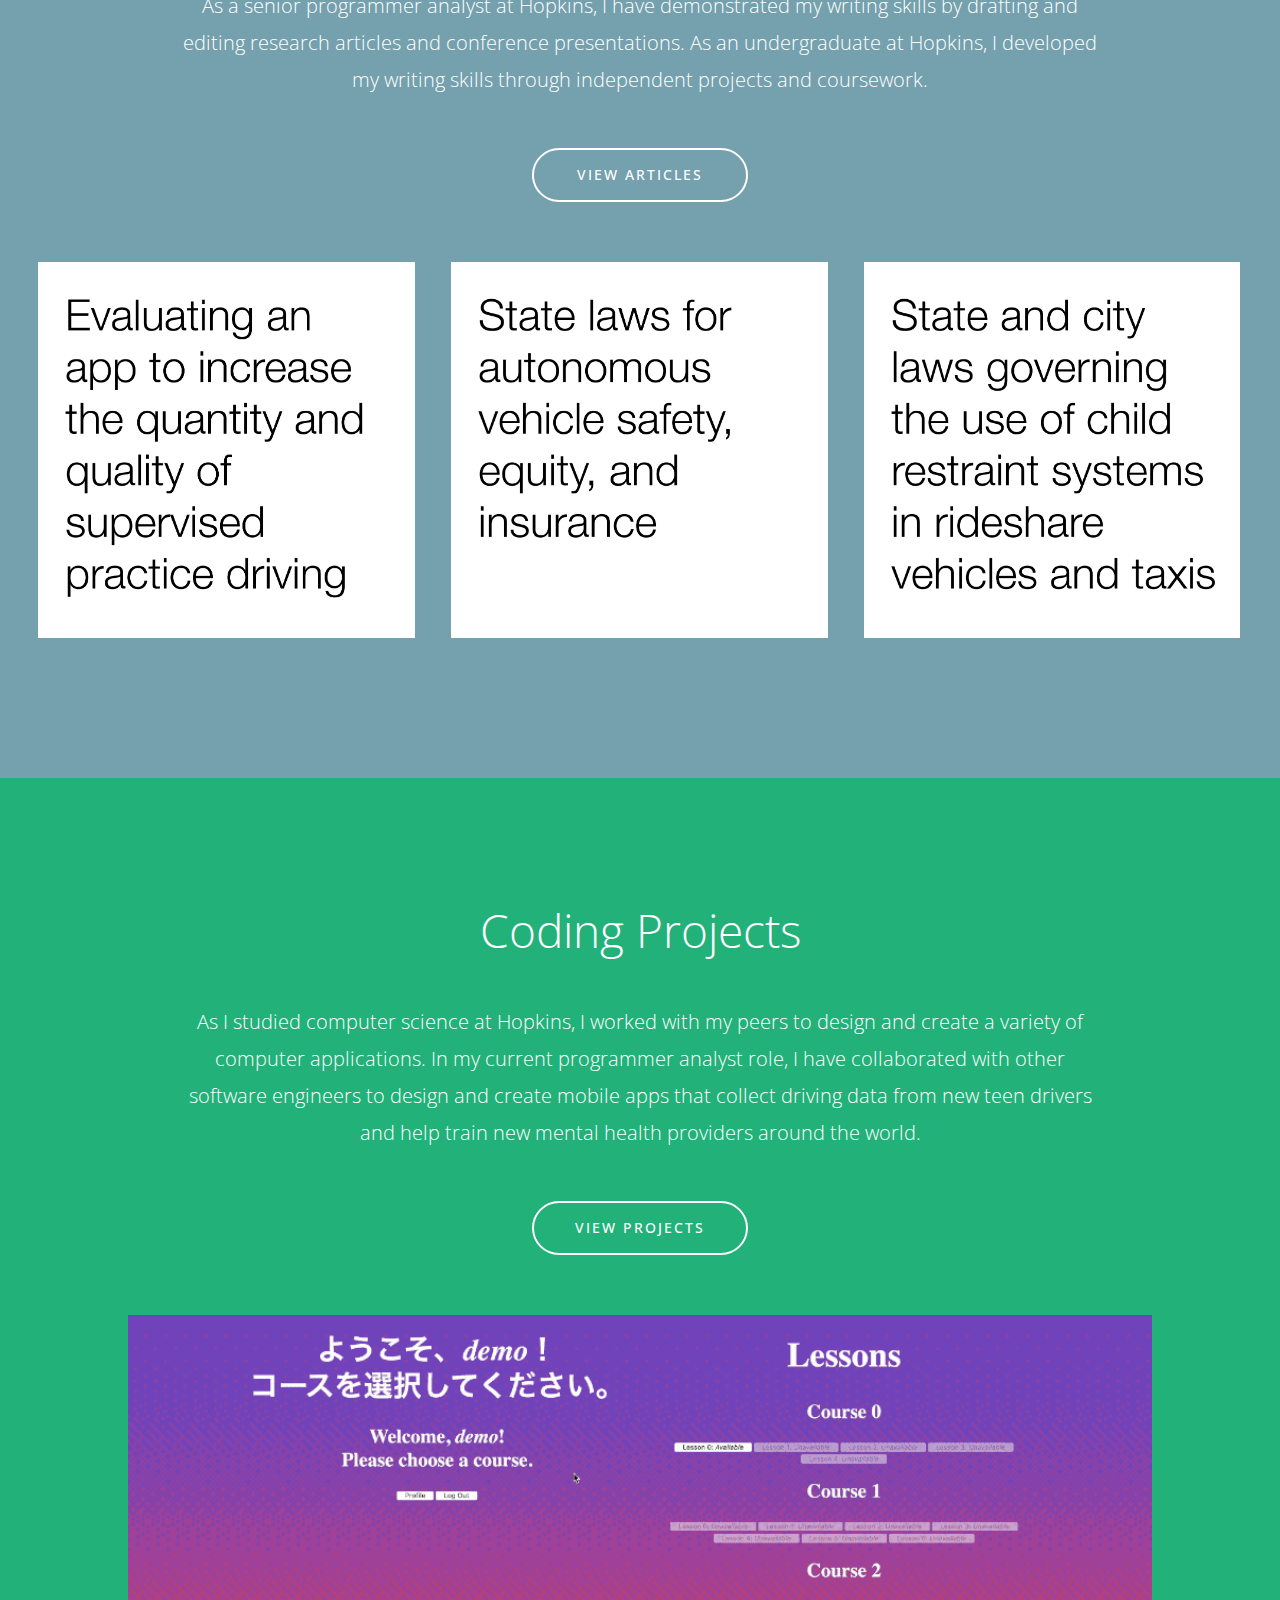
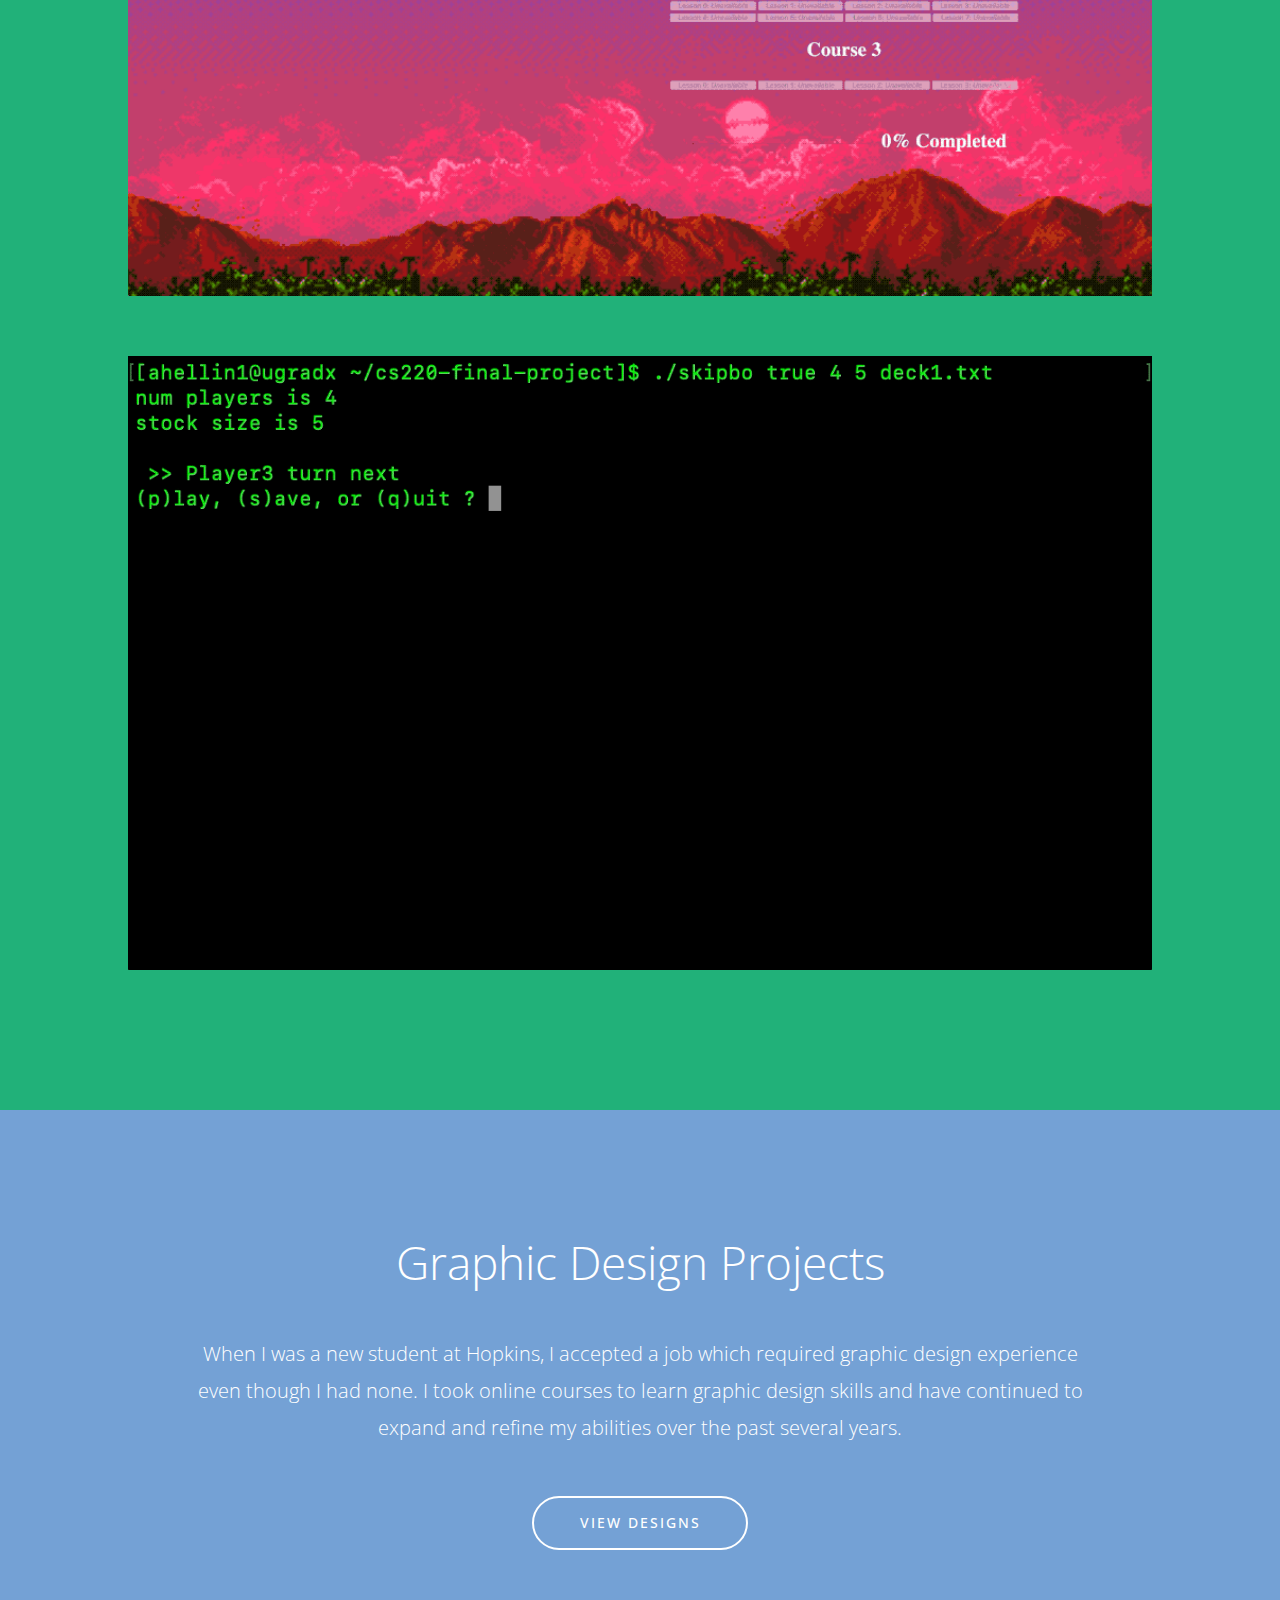
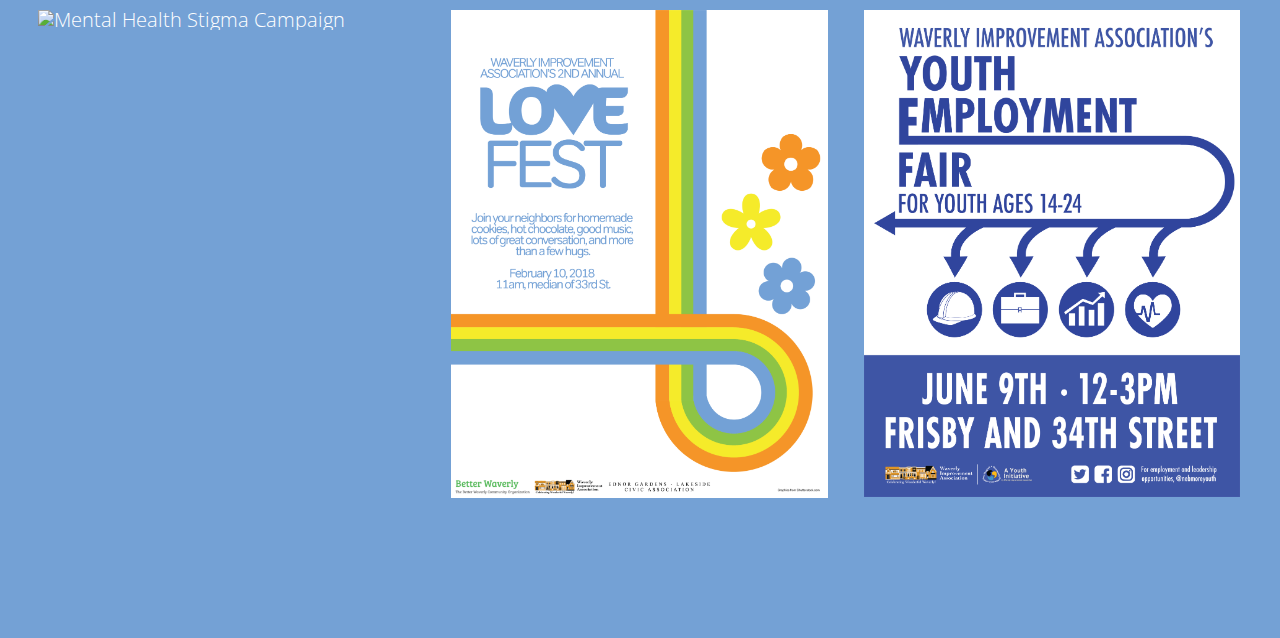
==== commit 02f773a7: "added new publication and modified formatting on publications page" ====
--- a/index.html
+++ b/index.html
@@ -120,7 +120,10 @@
 
     <div class="main-section gray">
         <h2>Publications and Writing</h2>
-        <h3>As a research data analyst at Hopkins, I have demonstrated my writing skills by drafting and editing research articles and conference presentations. As an undergraduate at Hopkins, I developed my writing skills through independent projects and coursework.</h3>
+        <h3>As a senior programmer analyst at Hopkins, I have demonstrated my
+          writing skills by drafting and editing research articles and
+          conference presentations. As an undergraduate at Hopkins, I developed
+          my writing skills through independent projects and coursework.</h3>
         <a href="publications.html" class="cta">view articles</a>
 
         <div class="main-section-project">
@@ -137,7 +140,7 @@
     <div class="main-section lightgreen">
         <h2>Coding Projects</h2>
         <h3>As I studied computer science at Hopkins, I worked with my peers to design and create a variety of computer
-            applications. In my current research data analyst role, I have collaborated with other software engineers to design and create
+            applications. In my current programmer analyst role, I have collaborated with other software engineers to design and create
             mobile apps that collect driving data from new teen drivers and help train new mental health providers around the world.</h3>
         <a href="code.html" class="cta">view projects</a>
 
--- a/stylesheets/style.css
+++ b/stylesheets/style.css
@@ -28,6 +28,7 @@
 .mobile-nav {display: none}
 .mobile-nav-dropdown {display: none}
 .subheading {font-style: italic}
+.subheading-black {font-style: italic; color: #000000}
 
 ul {text-align: left; display: inline; margin: 0; list-style: none; font-family: 'Open Sans', sans-serif;}
 ul a {color: #333}
@@ -52,6 +53,8 @@
 .olive {background-color: #987e57}
 .tan {background-color: #d0b599}
 .red {background-color:#c74937}
+.jlmered {background-color: #ff003c}
+.jlmepink {background-color: #ff839f}
 .darkred {background-color: #933e2d}
 .orange {background-color: #e26425}
 .darkorange {background-color: #d56300}
@@ -64,6 +67,8 @@
 .darkblue {background-color: #3f55a5}
 .bloombergblue {background-color: #243768}
 .purple {background-color: #243e68}
+.brightred {background-color: #dc3b41}
+.iihsblack {background-color: #0f0b0b}
 
 /* define appearance of main sections on index */
 .main-section {padding-top: 120px;}
@@ -87,12 +92,12 @@
 .info-writing-black {margin-bottom: 0px;margin-left: 60px;margin-right: 60px;text-align: left;}
 .info-writing a {color: #FFFFFF;  max-width: 200px; margin: 40px auto 0px; font-weight: 500; text-decoration: none;
     text-align: center; text-transform: uppercase; font-size: 14px; font-family: 'Open Sans', sans-serif;
-    letter-spacing: 2px; -webkit-border-radius: 300px; -moz-border-radius: 300px; border-radius: 300px;
+    -webkit-border-radius: 300px; -moz-border-radius: 300px; border-radius: 300px;
     padding: 18px 6px 18px 6px; border: 2px solid #FFFFFF; -moz-box-shadow: 0px; -webkit-box-shadow: 0px;
     box-shadow:0px; opacity: 1}
 .info-writing-black a {color: #000000;  max-width: 200px; margin: 40px auto 0px; font-weight: 500;
     text-decoration: none; text-align: center; text-transform: uppercase; font-size: 14px;
-    font-family: 'Open Sans', sans-serif; letter-spacing: 2px; -webkit-border-radius: 300px; -moz-border-radius: 300px;
+    font-family: 'Open Sans', sans-serif; -webkit-border-radius: 300px; -moz-border-radius: 300px;
     border-radius: 300px; padding: 18px 6px 18px 6px; border: 2px solid #000000; -moz-box-shadow: 0px;
     -webkit-box-shadow: 0px;box-shadow:0px; opacity: 1 }
 .info-writing a:hover {background-color: #FFFFFF; color: #000 }
@@ -106,8 +111,8 @@
 .intro h3 {max-width: 1200px; margin-bottom: 50px; color: #000}
 
 .section {width: 100%;  padding-bottom: 100px;padding-top: 50px;}
-.section h1 {font-size: 24px;font-weight: 600;text-align: left;text-transform: uppercase;opacity: .9}
-.section h2 { font-size: 20px;margin-bottom: 8px;margin-top: 12px;line-height: 24px; opacity: .9;padding: 0;
+.section h1 {font-size: 24px;font-weight: 600;text-align: left;text-transform: uppercase; line-height: 20pt}
+.section h2 { font-size: 20px;margin-bottom: 8px;margin-top: 12px;line-height: 24px;padding: 0;
     text-align: left;}
 .section a {text-align: center; font-size:14px;}
 .section a:hover {opacity: .8}
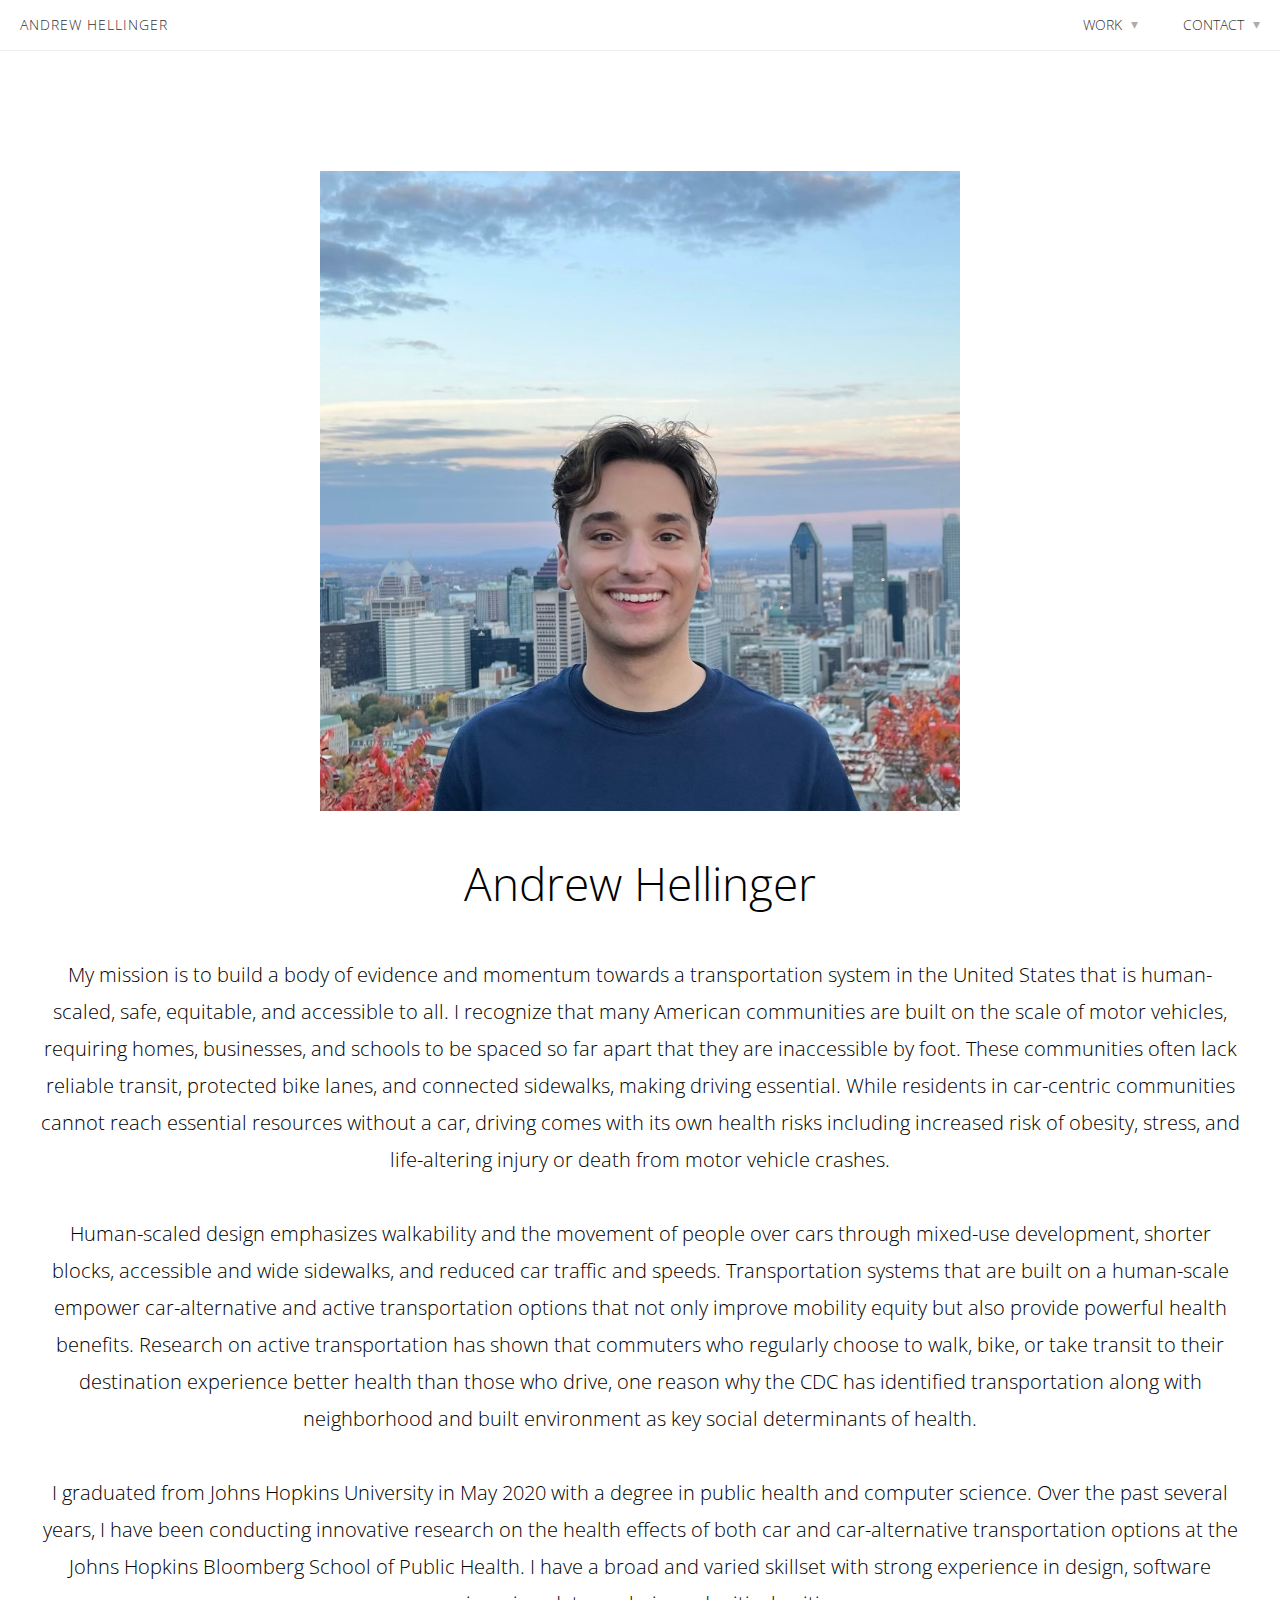
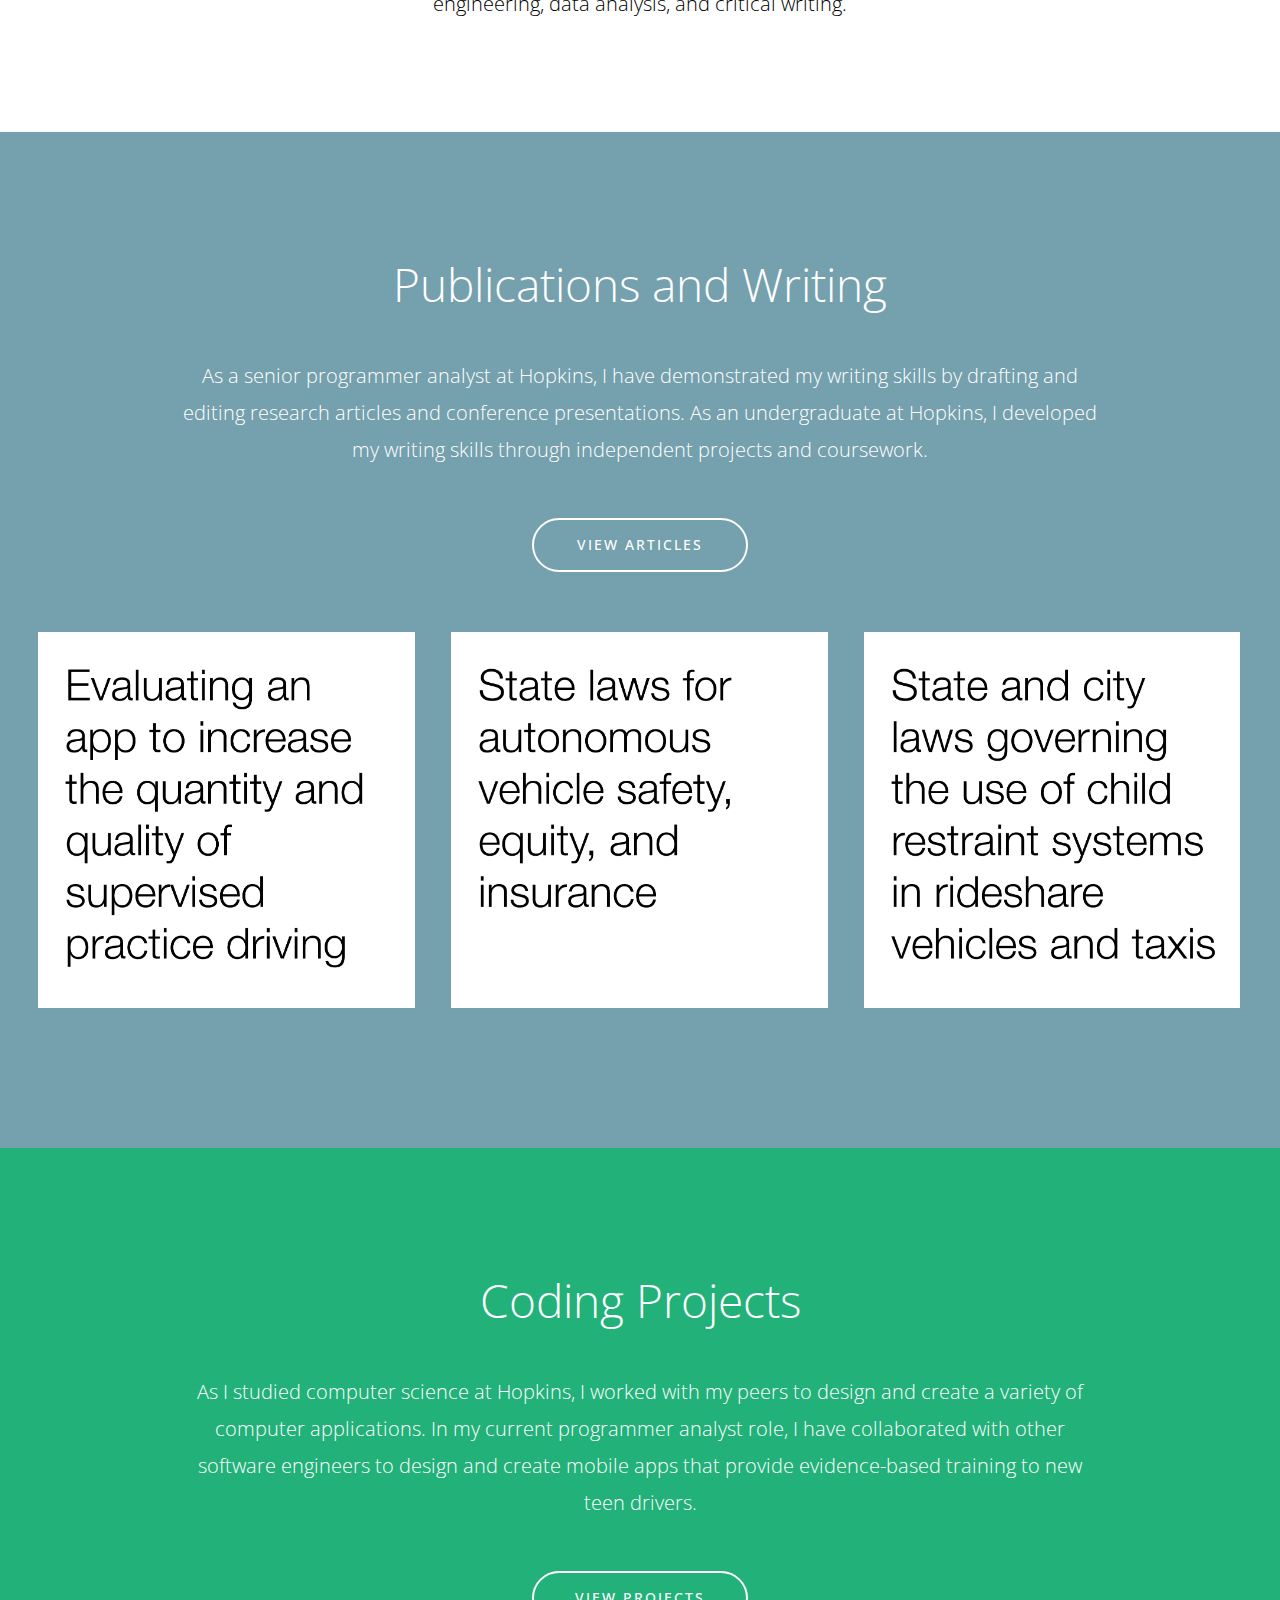
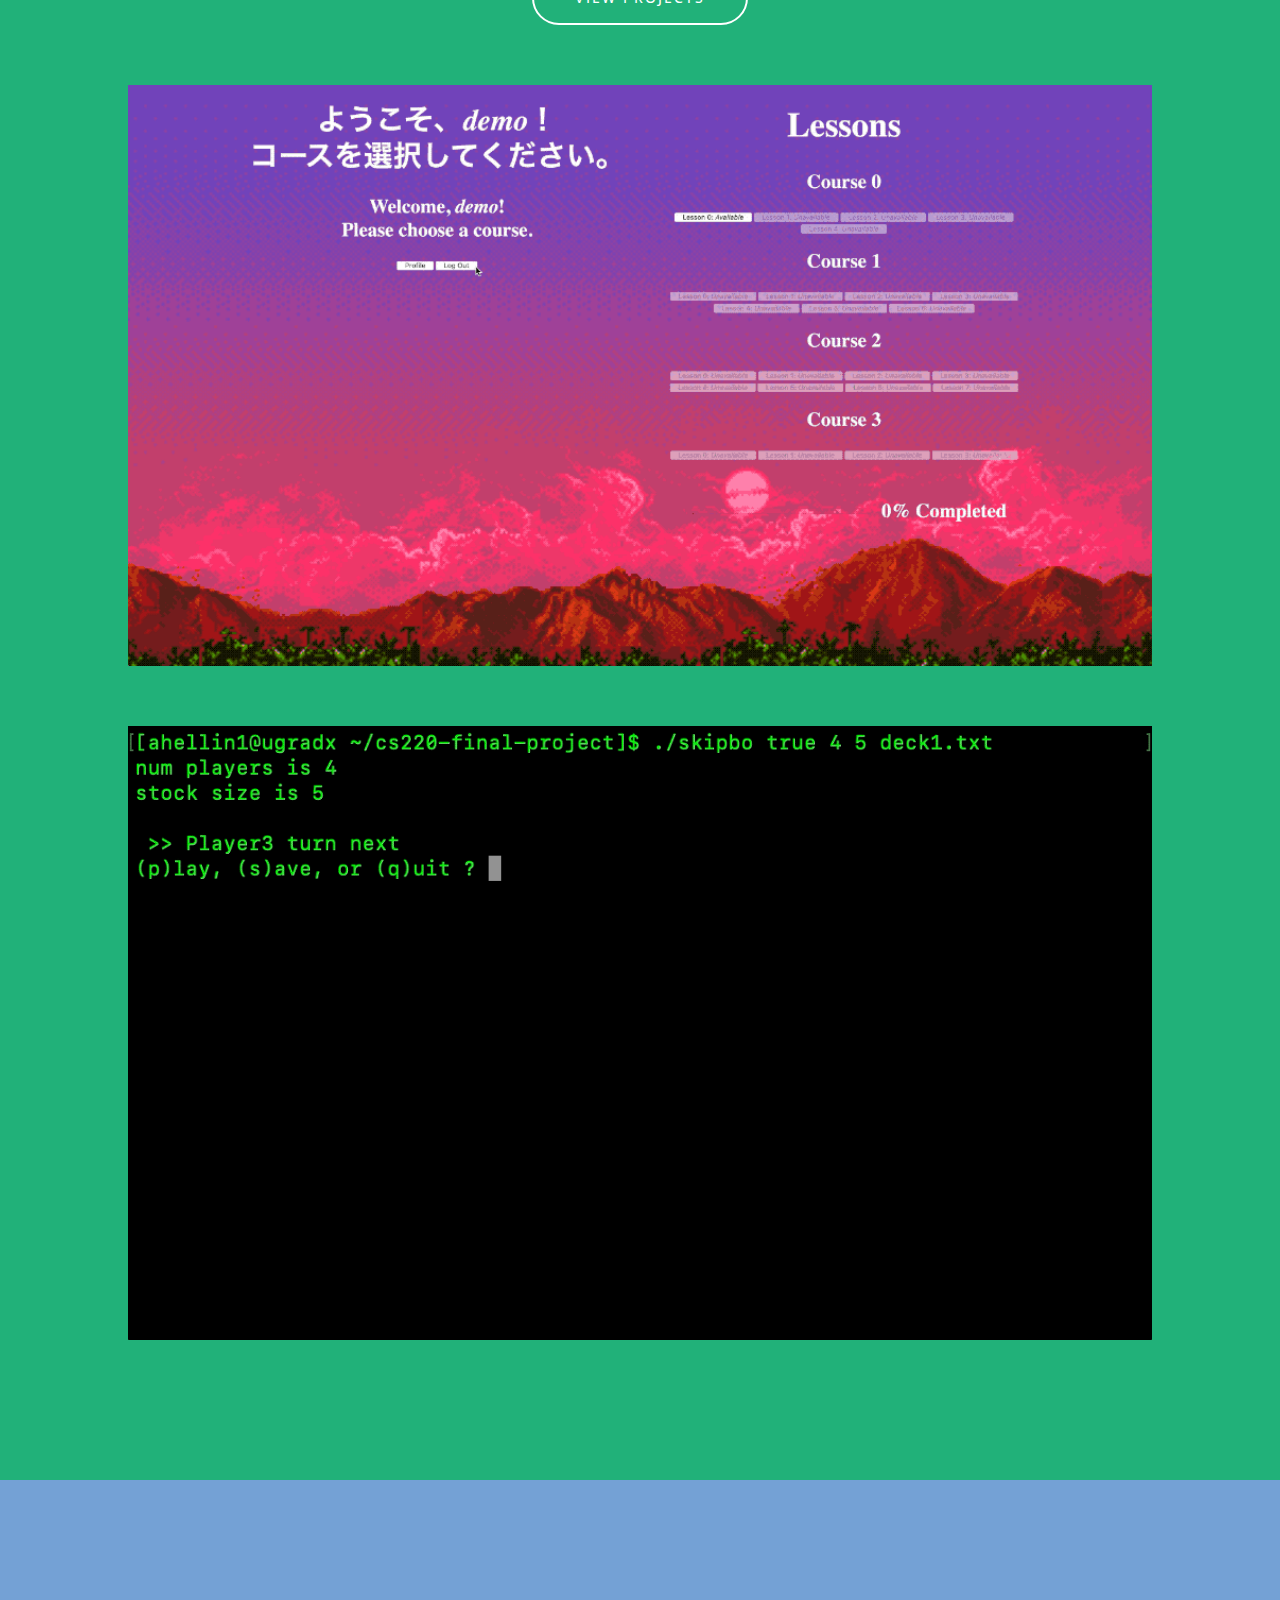
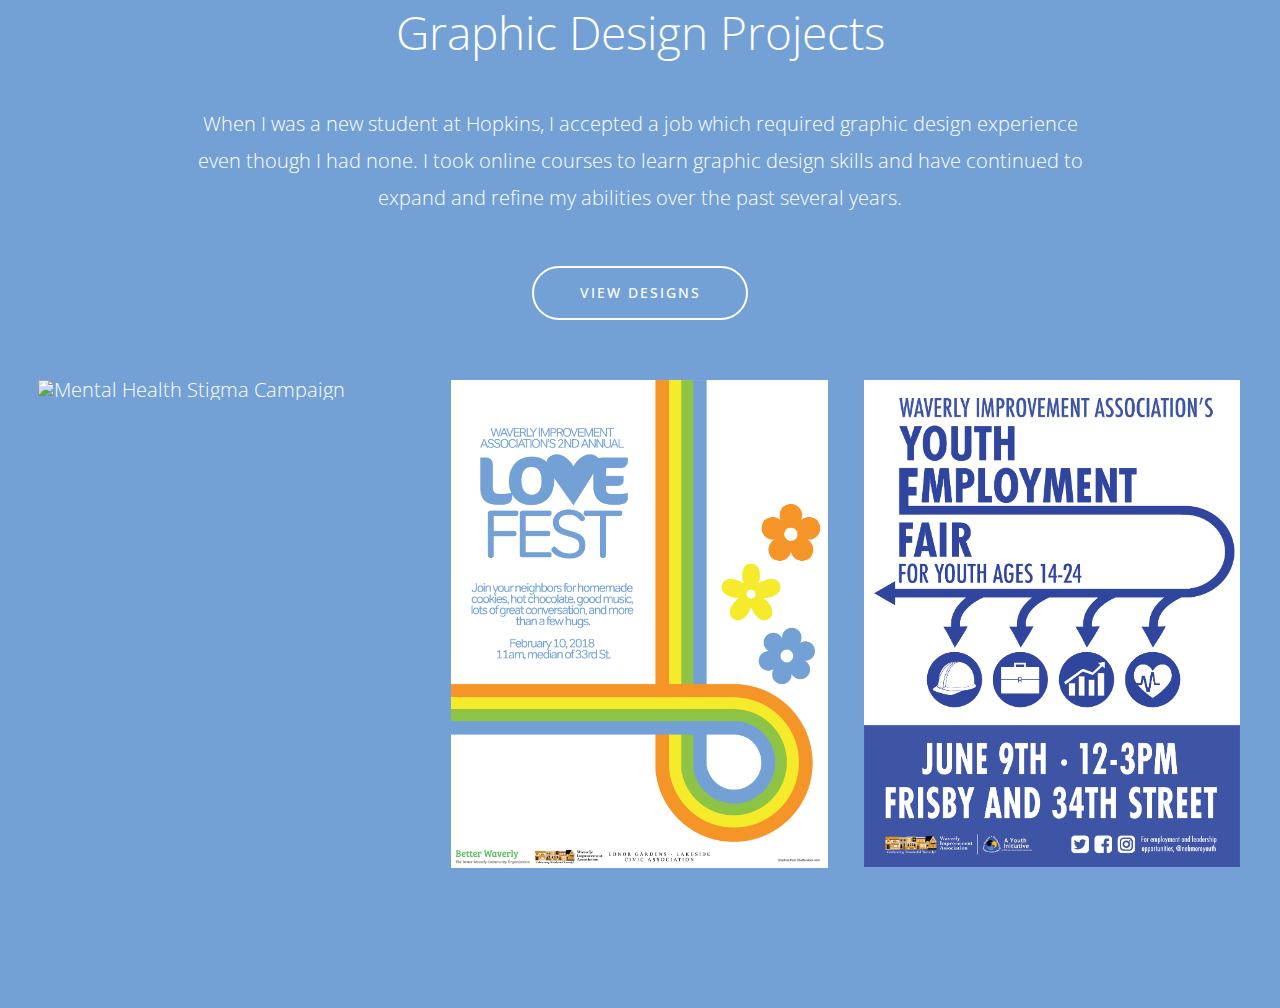
==== commit 34eb108b: "updated description of mission on main page" ====
--- a/index.html
+++ b/index.html
@@ -1,6 +1,6 @@
 <!DOCTYPE html PUBLIC "-//W3C//DTD XHTML 1.0 Transitional//EN" "http://www.w3.org/TR/xhtml1/DTD/xhtml1-transitional.dtd">
 <meta name="viewport" content="width=device-width, initial-scale=1, maximum-scale=1">
-<meta name="description" content="Working to improve the safety and efficiency of our highways through technology.">
+<meta name="description" content="Working to improve the safety and equity of our transportation systems through car-alternative transportation options and human-scaled design.">
 <meta name="keywords" content="Andrew Hellinger, Andrew Hellinger Portfolio, Johns Hopkins, Johns Hopkins University,
     Hopkins, JHU, JHSPH, Bloomberg School of Public Health"/>
 <meta property="og:site_name" content="Andrew Hellinger Portfolio"/>
@@ -93,20 +93,32 @@
         <div class="main-content">
             <img src="images/andrew.jpg" class="small-project" alt="Andrew Hellinger Portrait">
             <h2>Andrew Hellinger</h2>
-            <h3>My mission is to increase the safety and equity of our
-                transportation systems using emerging technologies like autonomous
-                vehicles, ridesharing, and e-scooters. I recognize that motor vehicles
-                are currently the most dangerous form of transportation and am energized
-                by the tremendous safety improvements that autonomous vehicles may bring.
-                I see inequity in access to transportation across cities in the U.S. and
-                am excited to be evaluating the use of e-scooters to address these inequities.
+            <h3>My mission is to build a body of evidence and momentum towards a transportation 
+                system in the United States that is human-scaled, safe, equitable, and accessible to all.
+                I recognize that many American communities are built on the scale of motor vehicles,
+                requiring homes, businesses, and schools to be spaced so far apart that they are 
+                inaccessible by foot. These communities often lack reliable transit, protected bike 
+                lanes, and connected sidewalks, making driving essential. While residents in car-centric
+                communities cannot reach essential resources without a car, driving comes with its own 
+                health risks including increased risk of obesity, stress, and life-altering injury or 
+                death from motor vehicle crashes.
+                <br><br>
+                Human-scaled design emphasizes walkability and the movement of people over cars 
+                through mixed-use development, shorter blocks, accessible and wide sidewalks, 
+                and reduced car traffic and speeds. Transportation systems that are built on a
+                human-scale empower car-alternative and active transportation options that not 
+                only improve mobility equity but also provide powerful health benefits. Research 
+                on active transportation has shown that commuters who regularly choose to walk, 
+                bike, or take transit to their destination experience better health than those 
+                who drive, one reason why the CDC has identified transportation along with 
+                neighborhood and built environment as key social determinants of health.
                 <br><br>
                 I graduated from Johns Hopkins University in May 2020 with a
-                degree in public health and computer science, and I am currently
-                researching transportation safety and equity at the Johns
-                Hopkins Bloomberg School of Public Health. I have a broad and
-                varied skillset with strong experience in design, software
-                engineering, communication, and writing.
+                degree in public health and computer science. Over the past several years,
+                I have been conducting innovative research on the health effects of both car 
+                and car-alternative transportation options at the Johns Hopkins Bloomberg 
+                School of Public Health. I have a broad and varied skillset with strong 
+                experience in design, software engineering, data analysis, and critical writing. 
             </h3>
         </div>
     </div>
@@ -141,7 +153,7 @@
         <h2>Coding Projects</h2>
         <h3>As I studied computer science at Hopkins, I worked with my peers to design and create a variety of computer
             applications. In my current programmer analyst role, I have collaborated with other software engineers to design and create
-            mobile apps that collect driving data from new teen drivers and help train new mental health providers around the world.</h3>
+            mobile apps that provide evidence-based training to new teen drivers.</h3>
         <a href="code.html" class="cta">view projects</a>
 
         <div class="coding-project">
--- a/stylesheets/style.css
+++ b/stylesheets/style.css
@@ -68,7 +68,9 @@
 .bloombergblue {background-color: #243768}
 .purple {background-color: #243e68}
 .brightred {background-color: #dc3b41}
-.iihsblack {background-color: #0f0b0b}
+.ajpm_magenta {background-color: #883782}
+.bmj_maroon {background-color: #a8241c}
+.curious_blue {background-color: #25a3e2}
 
 /* define appearance of main sections on index */
 .main-section {padding-top: 120px;}
